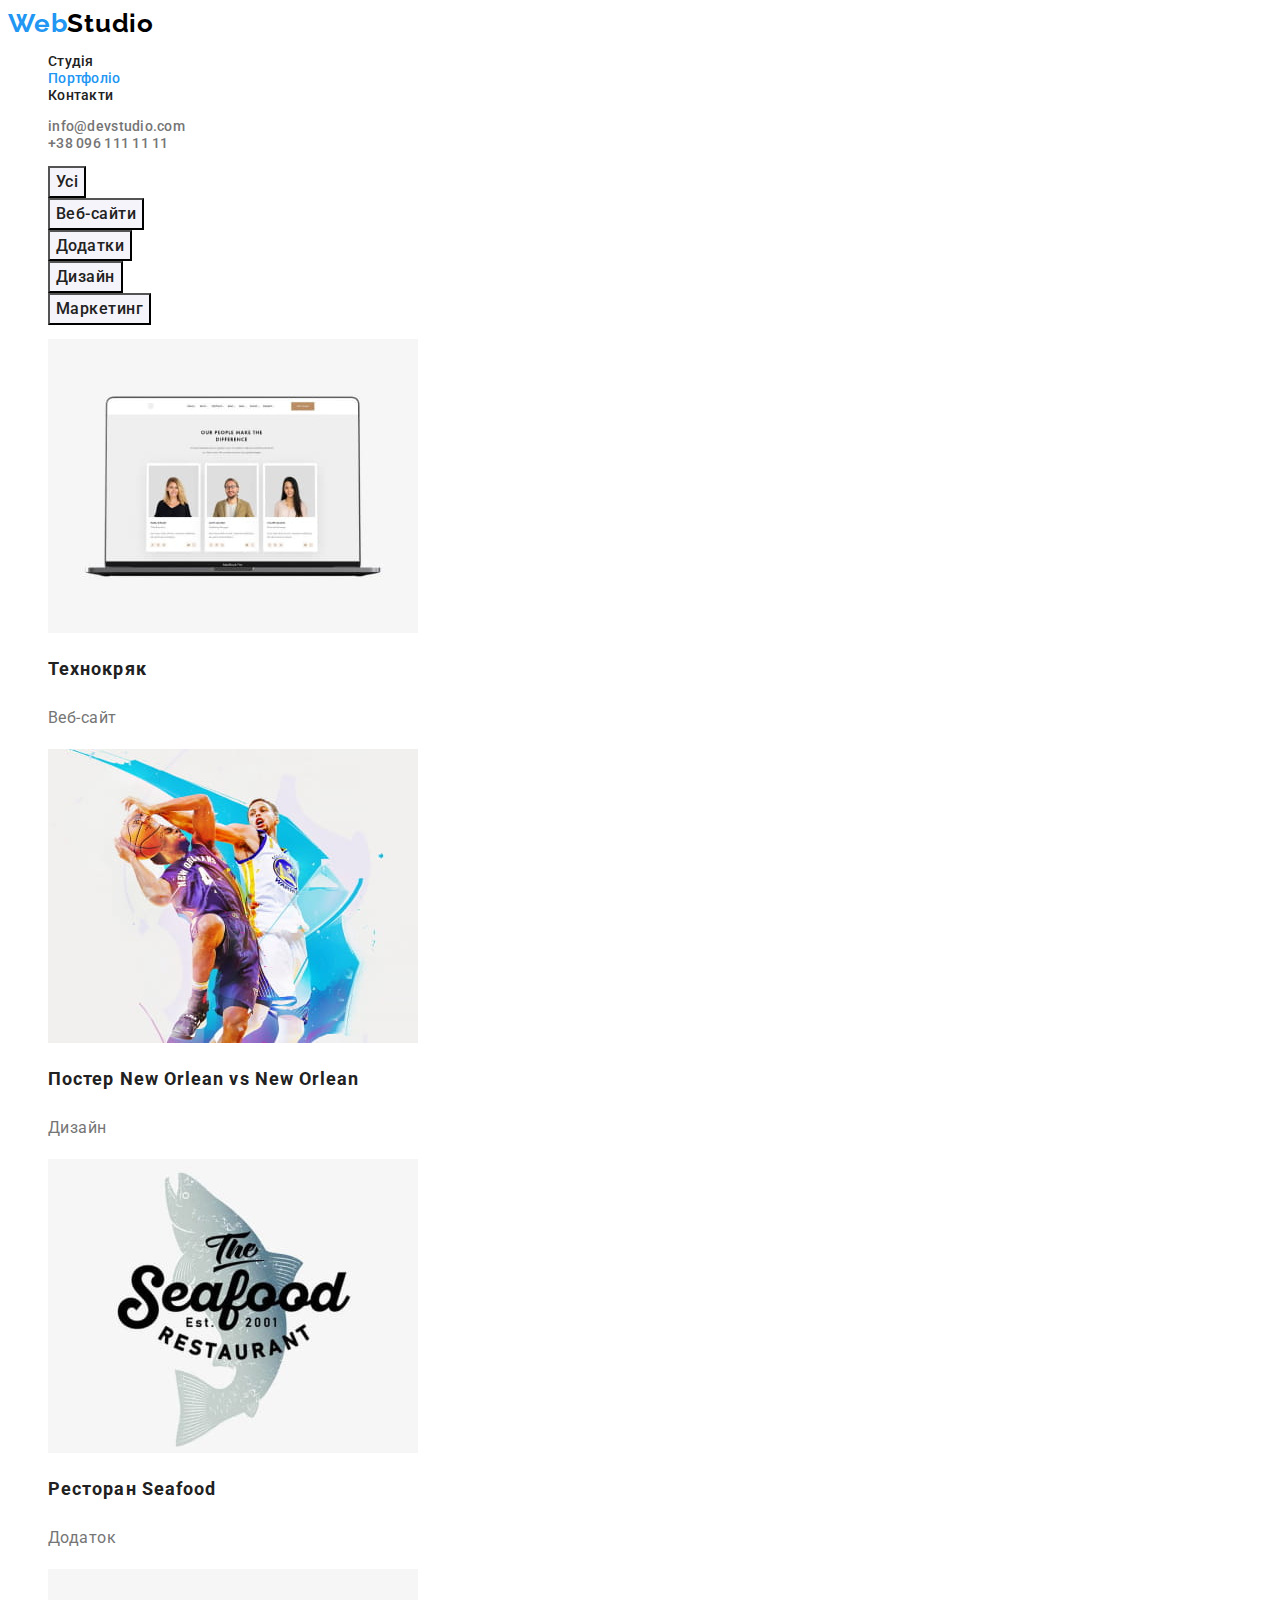
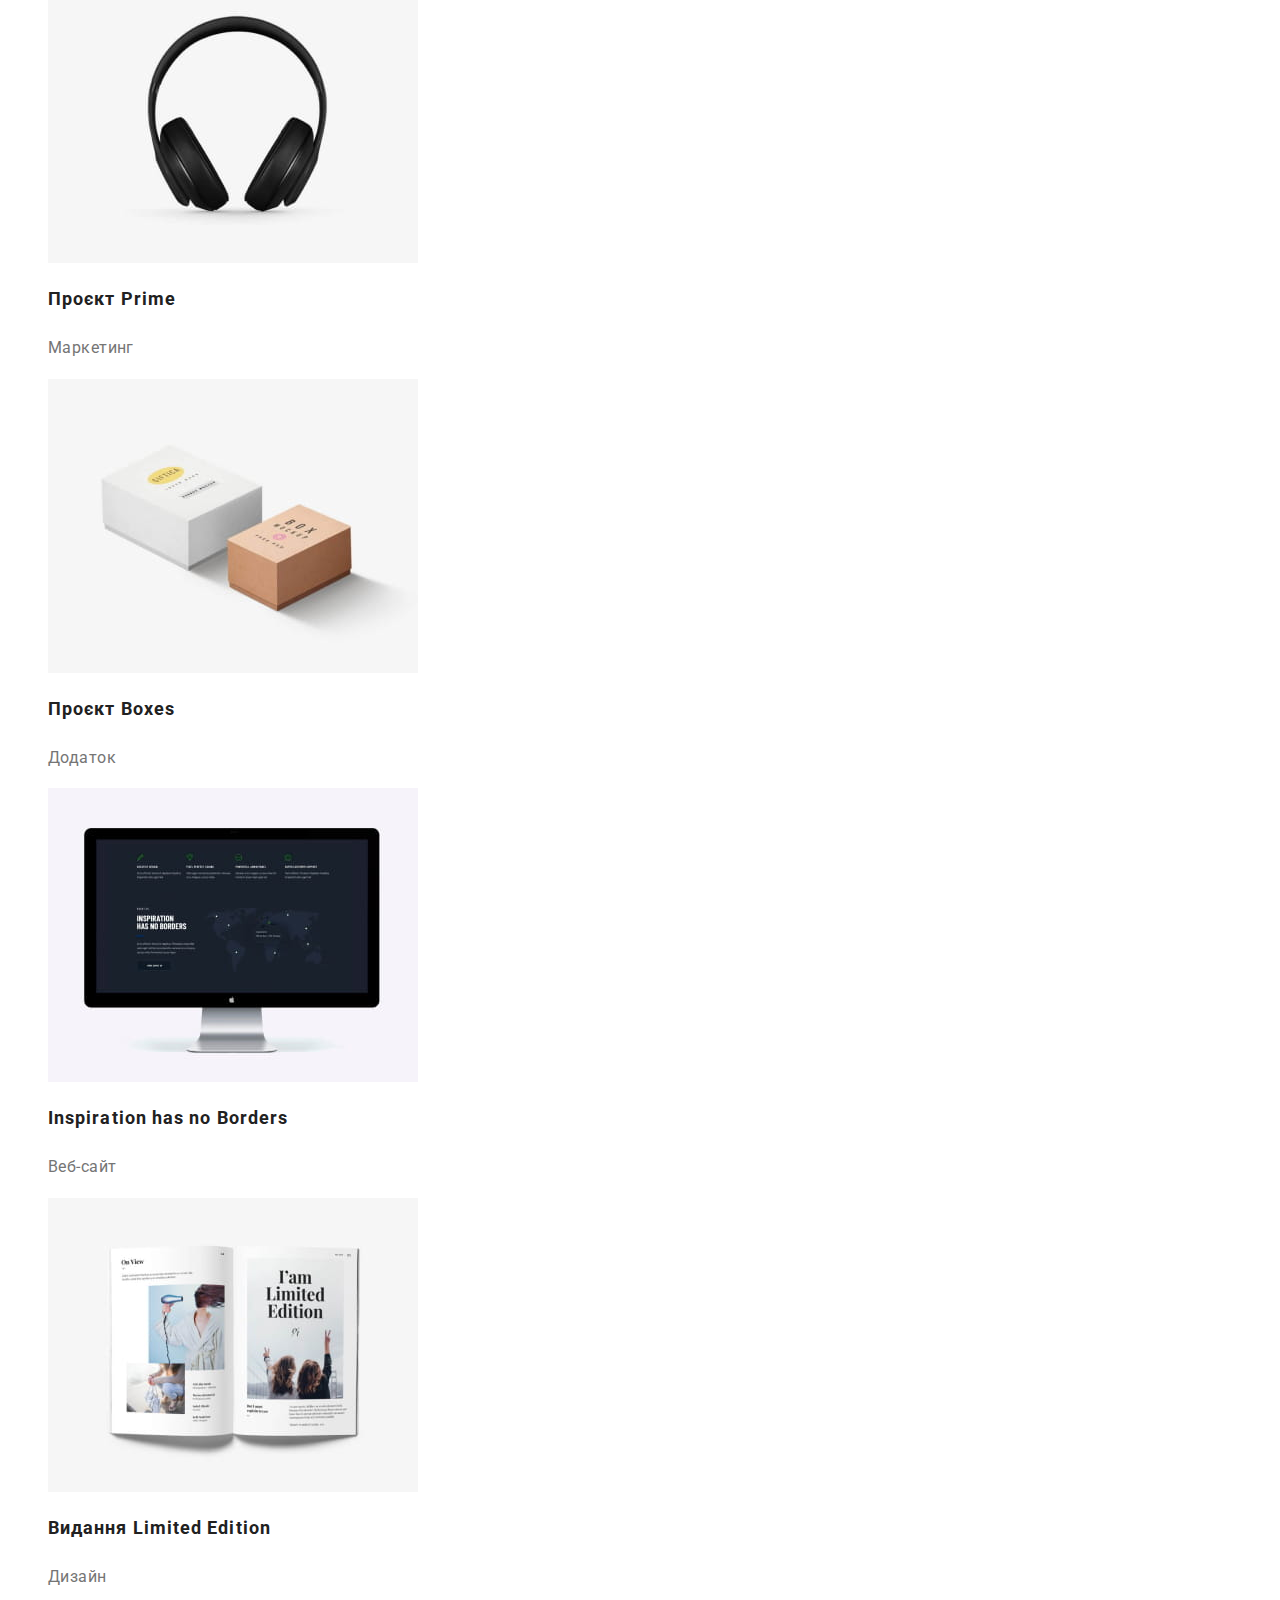
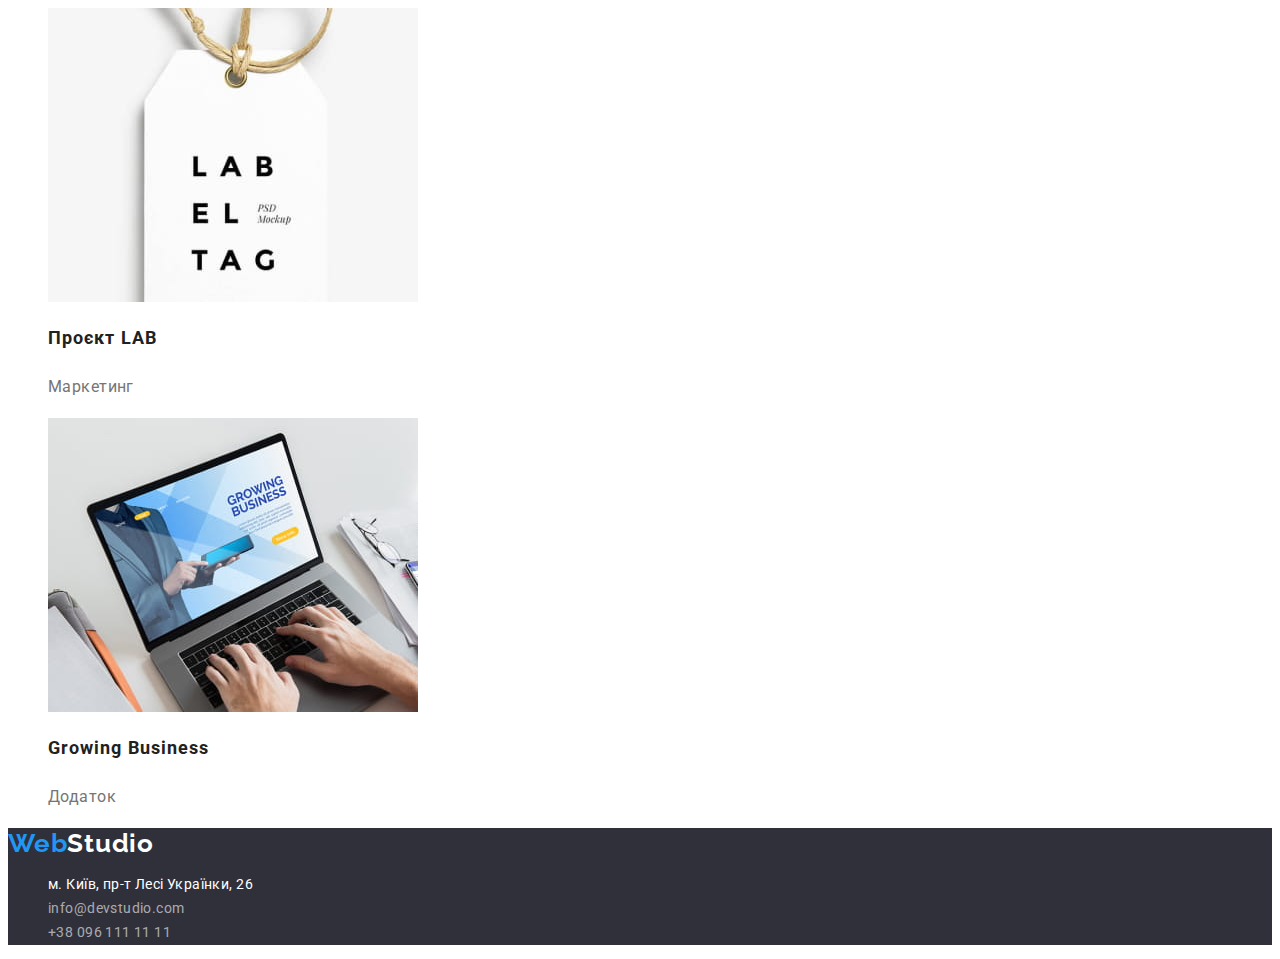
==== portfolio.html @ f2327742 "New HW Start" ====
<!DOCTYPE html>
<html lang="en">
  <head>
    <meta charset="UTF-8" />
    <meta http-equiv="X-UA-Compatible" content="IE=edge" />
    <meta name="viewport" content="width=device-width, initial-scale=1.0" />
    <title>Портфоліо</title>
    <link rel="preconnect" href="https://fonts.googleapis.com" />
    <link rel="preconnect" href="https://fonts.gstatic.com" crossorigin />
    <link
      href="https://fonts.googleapis.com/css2?family=Raleway:wght@700&family=Roboto:wght@400;500;700;900&display=swap"
      rel="stylesheet"
    />
    <link rel="stylesheet" href="./css/styles.css" />
  </head>
  <body>
    <header class="header">
      <nav class="header-navigation">
        <a href="./index.html" class="logo">Web<span class="header-logo-text">Studio</span></a>
        <ul class="header-navigation-list">
          <li class="header-navigation-item">
            <a href="./index.html" class="header-navigation-link">Студія</a>
          </li>
          <li class="header-navigation-item">
            <a href="./portfolio.html" class="header-navigation-link current">Портфоліо</a>
          </li>
          <li class="header-navigation-item">
            <a href="" class="header-navigation-link">Контакти</a>
          </li>
        </ul>
      </nav>
      <ul class="header-contact-list">
        <li>
          <a href="mailto:info@devstudio.com" class="mail-link">info@devstudio.com</a>
        </li>
        <li><a href="tel:+380961111111" class="tel-link">+38 096 111 11 11</a></li>
      </ul>
    </header>
    <main>
      <section class="portfolio">
        <h1 class="visually-hidden">Портфоліо</h1>
        <ul class="filter-list">
          <li><button type="button" class="button-secondary button">Усі</button></li>
          <li><button type="button" class="button-secondary button">Веб-сайти</button></li>
          <li><button type="button" class="button-secondary button">Додатки</button></li>
          <li><button type="button" class="button-secondary button">Дизайн</button></li>
          <li><button type="button" class="button-secondary button">Маркетинг</button></li>
        </ul>
        <ul class="portfolio-list">
          <li>
            <img
              src="./images/portfolio/tehnocrack.jpg"
              alt="Веб-сайт компанії Технокряк"
              width="370"
            />
            <h2 class="portfolio-title">Технокряк</h2>
            <p class="portfolio-text">Веб-сайт</p>
          </li>
          <li>
            <img
              src="./images/portfolio/no_vs_gs_poster.jpg"
              class="porfolio-image"
              alt="Постер баскетбольного матчу"
              width="370"
            />
            <h2 class="portfolio-title">
              Постер <span lang="en">New Orlean</span> vs <span lang="en">New Orlean</span>
            </h2>
            <p class="portfolio-text">Дизайн</p>
          </li>
          <li>
            <img
              src="./images/portfolio/seafood_poster.jpg"
              class="porfolio-image"
              alt="Бренд-лого ресторану Seafood"
              width="370"
            />
            <h2 class="portfolio-title">Ресторан <span lang="en">Seafood</span></h2>
            <p class="portfolio-text">Додаток</p>
          </li>
          <li>
            <img
              src="./images/portfolio/headphones.jpg"
              class="porfolio-image"
              alt="Навушники"
              width="370"
            />
            <h2 class="portfolio-title">Проєкт Prime</h2>
            <p class="portfolio-text">Маркетинг</p>
          </li>
          <li>
            <img
              src="./images/portfolio/boxes.jpg"
              class="porfolio-image"
              alt="Дві коробки"
              width="370"
            />
            <h2 class="portfolio-title">Проєкт Boxes</h2>
            <p class="portfolio-text">Додаток</p>
          </li>
          <li>
            <img
              src="./images/portfolio/inspiration.jpg"
              class="porfolio-image"
              alt="Монітор з відображенням сайту "
              width="370"
            />
            <h2 class="portfolio-title">Inspiration has no Borders</h2>
            <p class="portfolio-text">Веб-сайт</p>
          </li>
          <li>
            <img
              src="./images/portfolio/limited_edition.jpg"
              class="porfolio-image"
              alt="Розворот журналу"
              width="370"
            />
            <h2 class="portfolio-title">Видання Limited Edition</h2>
            <p class="portfolio-text">Дизайн</p>
          </li>
          <li>
            <img
              src="./images/portfolio/lab_label.jpg"
              class="porfolio-image"
              alt="Бірка"
              width="370"
            />
            <h2 class="portfolio-title">Проєкт LAB</h2>
            <p class="portfolio-text">Маркетинг</p>
          </li>
          <li>
            <img
              src="./images/portfolio/geowing_business.jpg"
              class="porfolio-image"
              alt="Ноутбук з відображенням свйту Growing Business"
              width="370"
            />
            <h2 class="portfolio-title">Growing Business</h2>
            <p class="portfolio-text">Додаток</p>
          </li>
        </ul>
      </section>
    </main>

    <footer class="footer">
      <a href="./index.html" class="logo">Web<span class="footer-logo-text">Studio</span></a>
      <address class="footer-adress">
        <ul class="footer-adress-list">
          <li>
            <a
              href="https://goo.gl/maps/KbacDpf7Sf644kYd8"
              class="footer-adress-map"
              target="_blank"
              rel="noreferrer noopener"
              >м. Київ, пр-т Лесі Українки, 26</a
            >
          </li>
          <li>
            <a href="mailto:info@devstudio.com" class="footer-adress-mail">info@devstudio.com</a>
          </li>
          <li>
            <a href="tel:+380961111111" class="footer-adress-tel">+38 096 111 11 11</a>
          </li>
        </ul>
      </address>
    </footer>
  </body>
</html>
---- css/styles.css ----
:root {
  --primary-text-color: #757575; /* цвет вторичного текста */
  --title-text-color: #212121; /* вторичнй цвет бренда  (и текста) */
  --accent-color: #2196f3; /* основной цвет бренда */
  --black-color: #000000; /* Черный цвет на сайте */
  --bgd-color: #2f303a; /* цвет фона */
  --white-color: #ffffff; /* белый цвет на сайте */
  --transparent-white-color: rgba(255, 255, 255, 0.6); /* цвет текста в футере (с прозрачностью */
  --team-bgd-color: #f5f4fa; /* цвет фона на секциях */
  --border-color-cards: #eeeeee; /* Цвет рамок карточек*/
  --border-color-main: #ececec; /* цвет основных рамок */
  --active-button-background: #188ce8; /* цвет активности главной кнопки */
}

body {
  background-color: var(--white-color);
  color: var(--primary-text-color);
  font-family: Roboto, sans-serif;
  font-size: 14px;
  letter-spacing: 0.03em;
}

.button {
  font-family: Roboto, sans-serif;
  cursor: pointer;
}
.button-hero {
  background-color: var(--accent-color);
  color: var(--white-color);
  font-weight: 700;
  font-size: 16px;
  line-height: 1.87;
  letter-spacing: 0.06em;
}
.button-secondary {
  background-color: var(--team-bgd-color);
  color: var(--title-text-color);
  font-weight: 500;
  font-size: 16px;
  line-height: 1.62;
  letter-spacing: 0.03em;
}

.visually-hidden {
  position: absolute;
  width: 1px;
  height: 1px;
  margin: -1px;
  border: 0;
  padding: 0;
  white-space: nowrap;
  clip-path: inset(100%);
  clip: rect(0 0 0 0);
  overflow: hidden;
}

/* ----------------------HEADER----------------------- */

.header-navigation {
}

.logo {
  font-family: Raleway, normal;
  color: var(--accent-color);
  text-decoration: none;
  font-weight: 700;
  font-size: 26px;
  line-height: 1.19;
  letter-spacing: 0.03em;
}

.header-logo-text {
  color: var(--black-color);
}
.header-navigation-list {
  list-style-type: none;
}

/* .header-navigation-item {
} */
.header-navigation-link {
  color: var(--title-text-color);
  text-decoration: none;
  font-weight: 500;
  font-size: 14px;
  line-height: 1.14;
  letter-spacing: 0.02em;
}

.current {
  color: var(--accent-color);
}

.header-contact-list {
  list-style-type: none;
}

.mail-link,
.tel-link {
  text-decoration: none;
  color: var(--primary-text-color);
  font-weight: 500;
  font-size: 14px;
  line-height: 1.14;
  letter-spacing: 0.02em;
}

.header-navigation-link:hover,
.header-navigation-link:focus,
.mail-link:hover,
.mail-link:focus,
.tel-link:hover,
.tel-link:focus {
  color: var(--accent-color);
}

/* --------------------HERO------------------------ */
.hero {
  background-color: var(--bgd-color);
}

.hero-title {
  font-weight: 900;
  font-size: 44px;
  line-height: 60px;
  letter-spacing: 0.06em;
  color: var(--white-color);
  text-transform: uppercase; /* Понимаю что возможно рано, но что бы не прописывать вручную + об этом Андрей говорил в лекции*/
}

.button-hero:hover,
.button-hero:focus {
  background-color: var(--active-button-background);
}

/* ---------------------FEATURES----------------------- */

.feature {
}

.feature-list {
  list-style-type: none;
}

.feature-list-title {
  color: var(--title-text-color);
  font-weight: 700;
  font-size: 14px;
  line-height: 1.14;
  text-transform: uppercase;
}

.feature-list-text {
  line-height: 1.71;
}

/* ----------------------OUR WORK---------------------------- */
.work {
}

.work-title {
  color: var(--title-text-color);
  font-weight: 700;
  font-size: 36px;
  line-height: 1.16;
  letter-spacing: 0.03em;
}

.work-list {
  list-style-type: none;
}

/* -----------------------------OUR TEAM---------------------------------- */

.our-team {
  background-color: var(--team-bgd-color);
}

.our-team-list {
  list-style-type: none;
}

.our-team-title {
  color: var(--title-text-color);
  font-weight: 700;
  font-size: 36px;
  line-height: 1.16;
}

.teammate-name {
  color: var(--title-text-color);
  font-weight: 500;
  font-size: 16px;
  line-height: 1.18;
}

.teammate-profession {
  font-size: 16px;
  line-height: 1.18;
}

/* ----------------------------------FOOTER----------------------------- */

.footer {
  background-color: var(--bgd-color);
}

.footer-logo-text {
  color: var(--white-color);
}

.footer-adress {
}

.footer-adress-list {
  list-style-type: none;
}

.footer-adress-map {
  font-style: normal;
  color: var(--white-color);
  text-decoration: none;
  line-height: 1.71;
}

.footer-adress-mail,
.footer-adress-tel {
  font-style: normal;
  color: var(--transparent-white-color);
  text-decoration: none;
  line-height: 1.71;
}

.footer-adress-map:hover,
.footer-adress-map:focus,
.footer-adress-mail:hover,
.footer-adress-mail:focus,
.footer-adress-tel:hover,
.footer-adress-tel:focus {
  color: var(--accent-color);
}

/* ------------------------------------------------------------------------- */
/* ---------------------------------PORTFOLIO------------------------------- */
/* ------------------------------------------------------------------------- */

.portfolio {
}

.filter-list {
  list-style-type: none;
}

.button-secondary:hover,
.button-secondary:focus {
  background-color: var(--accent-color);
  color: var(--white-color);
}

.portfolio-list {
  list-style-type: none;
}

.portfolio-title {
  color: var(--title-text-color);
  font-weight: 700;
  font-size: 18px;
  line-height: 2;
  letter-spacing: 0.06em;
}

.portfolio-text {
  font-size: 16px;
  line-height: 1.87;
}
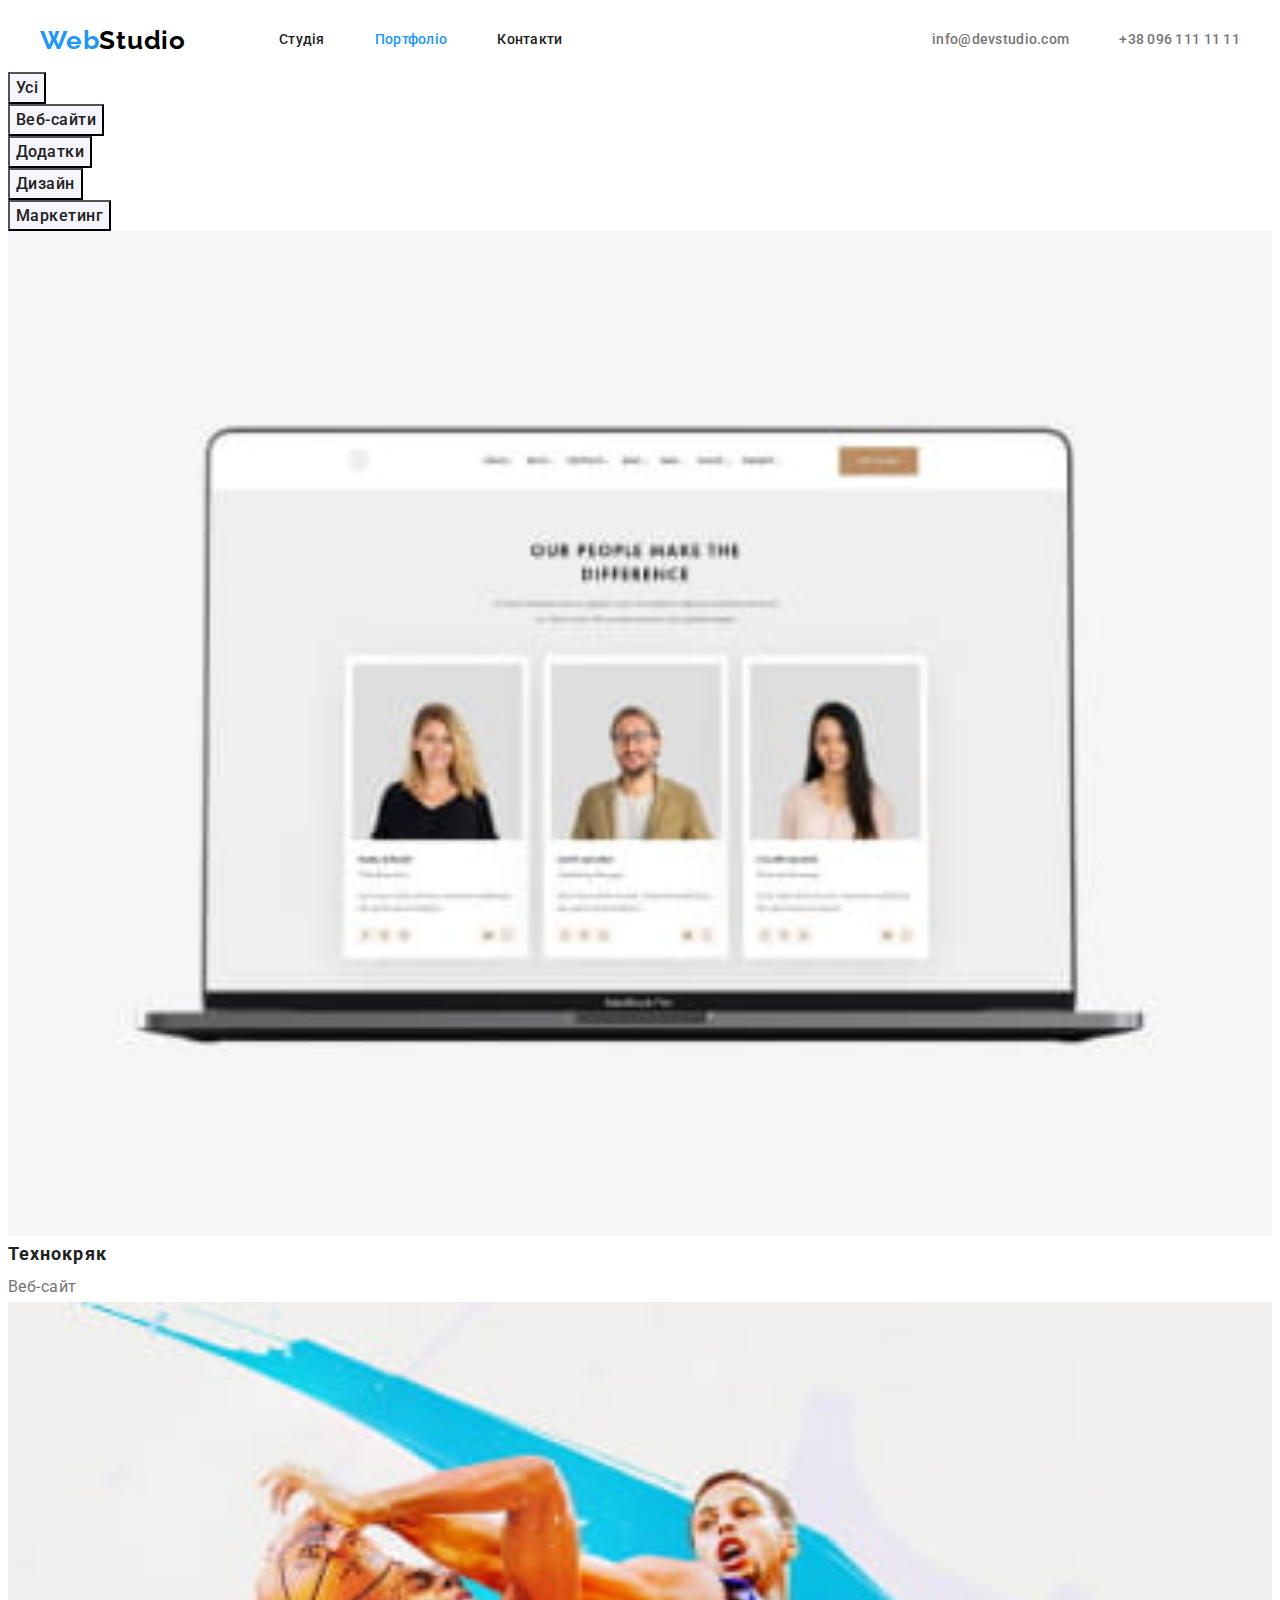
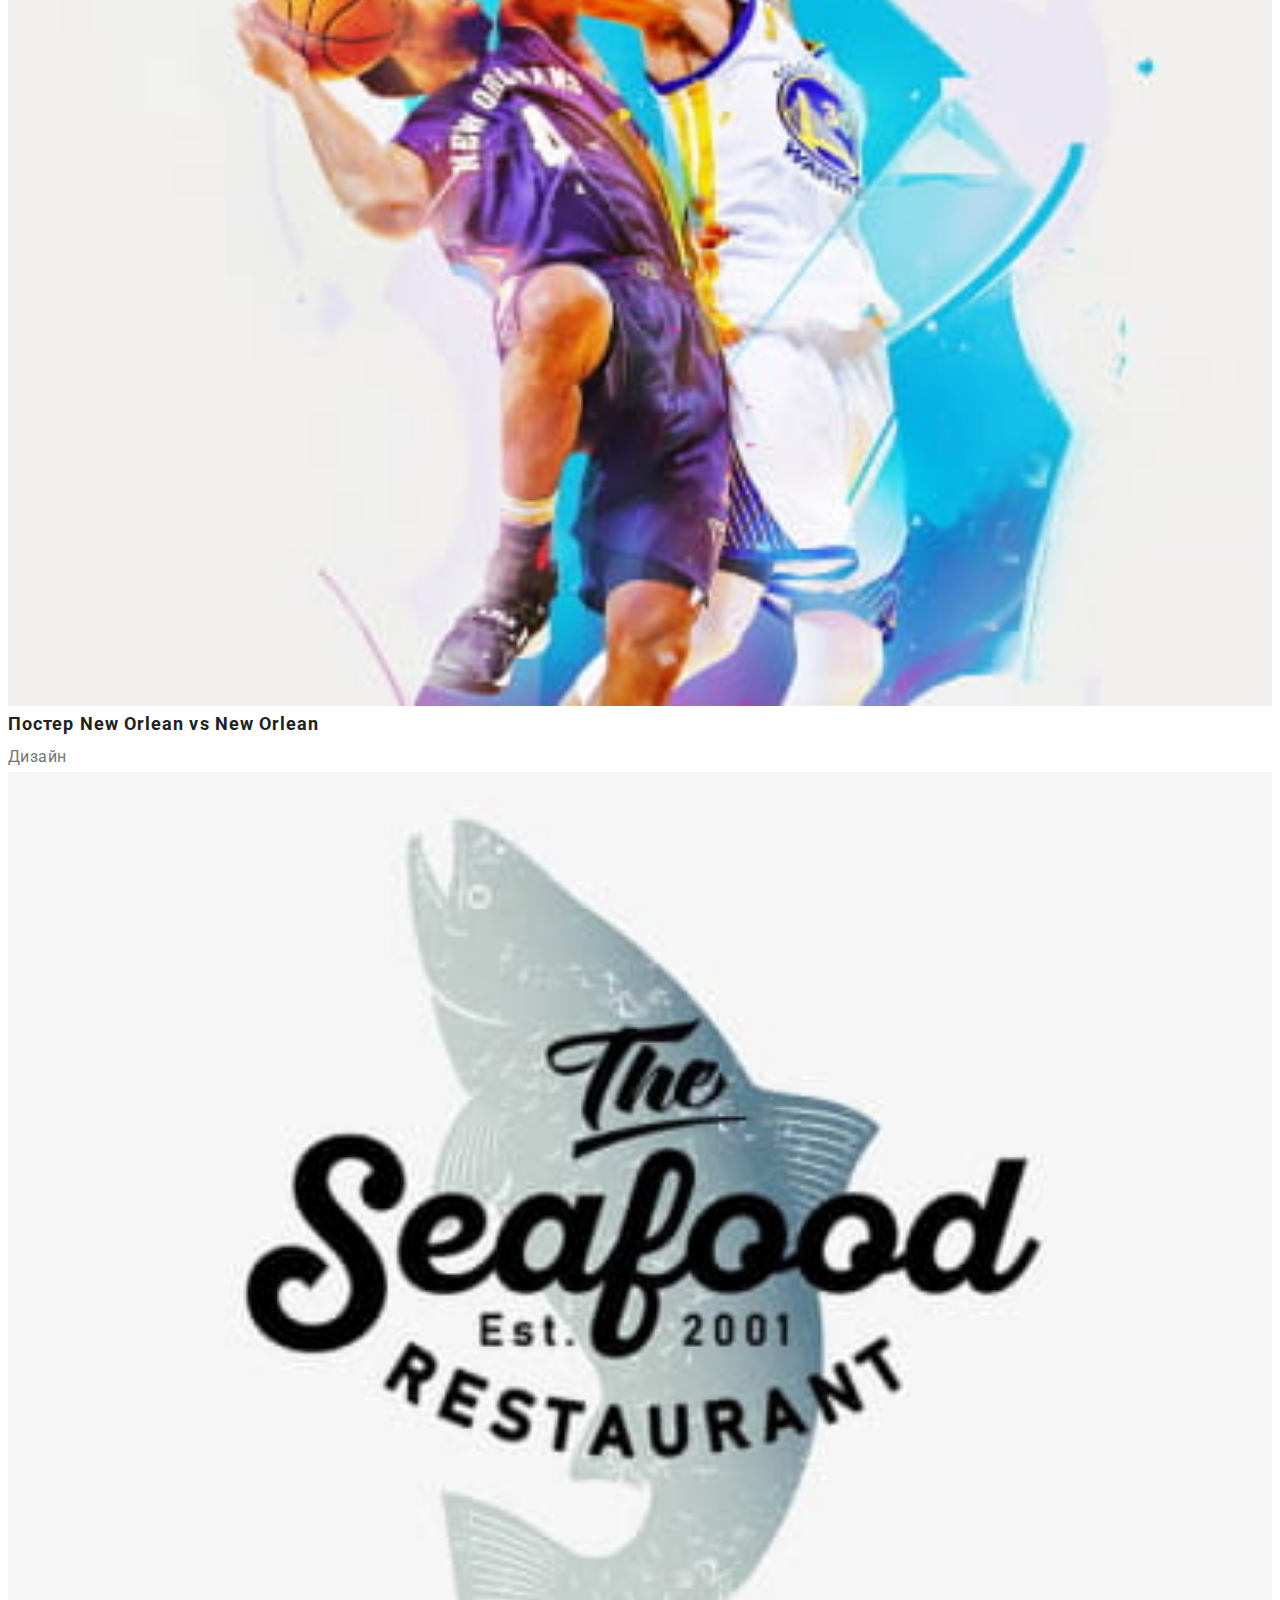
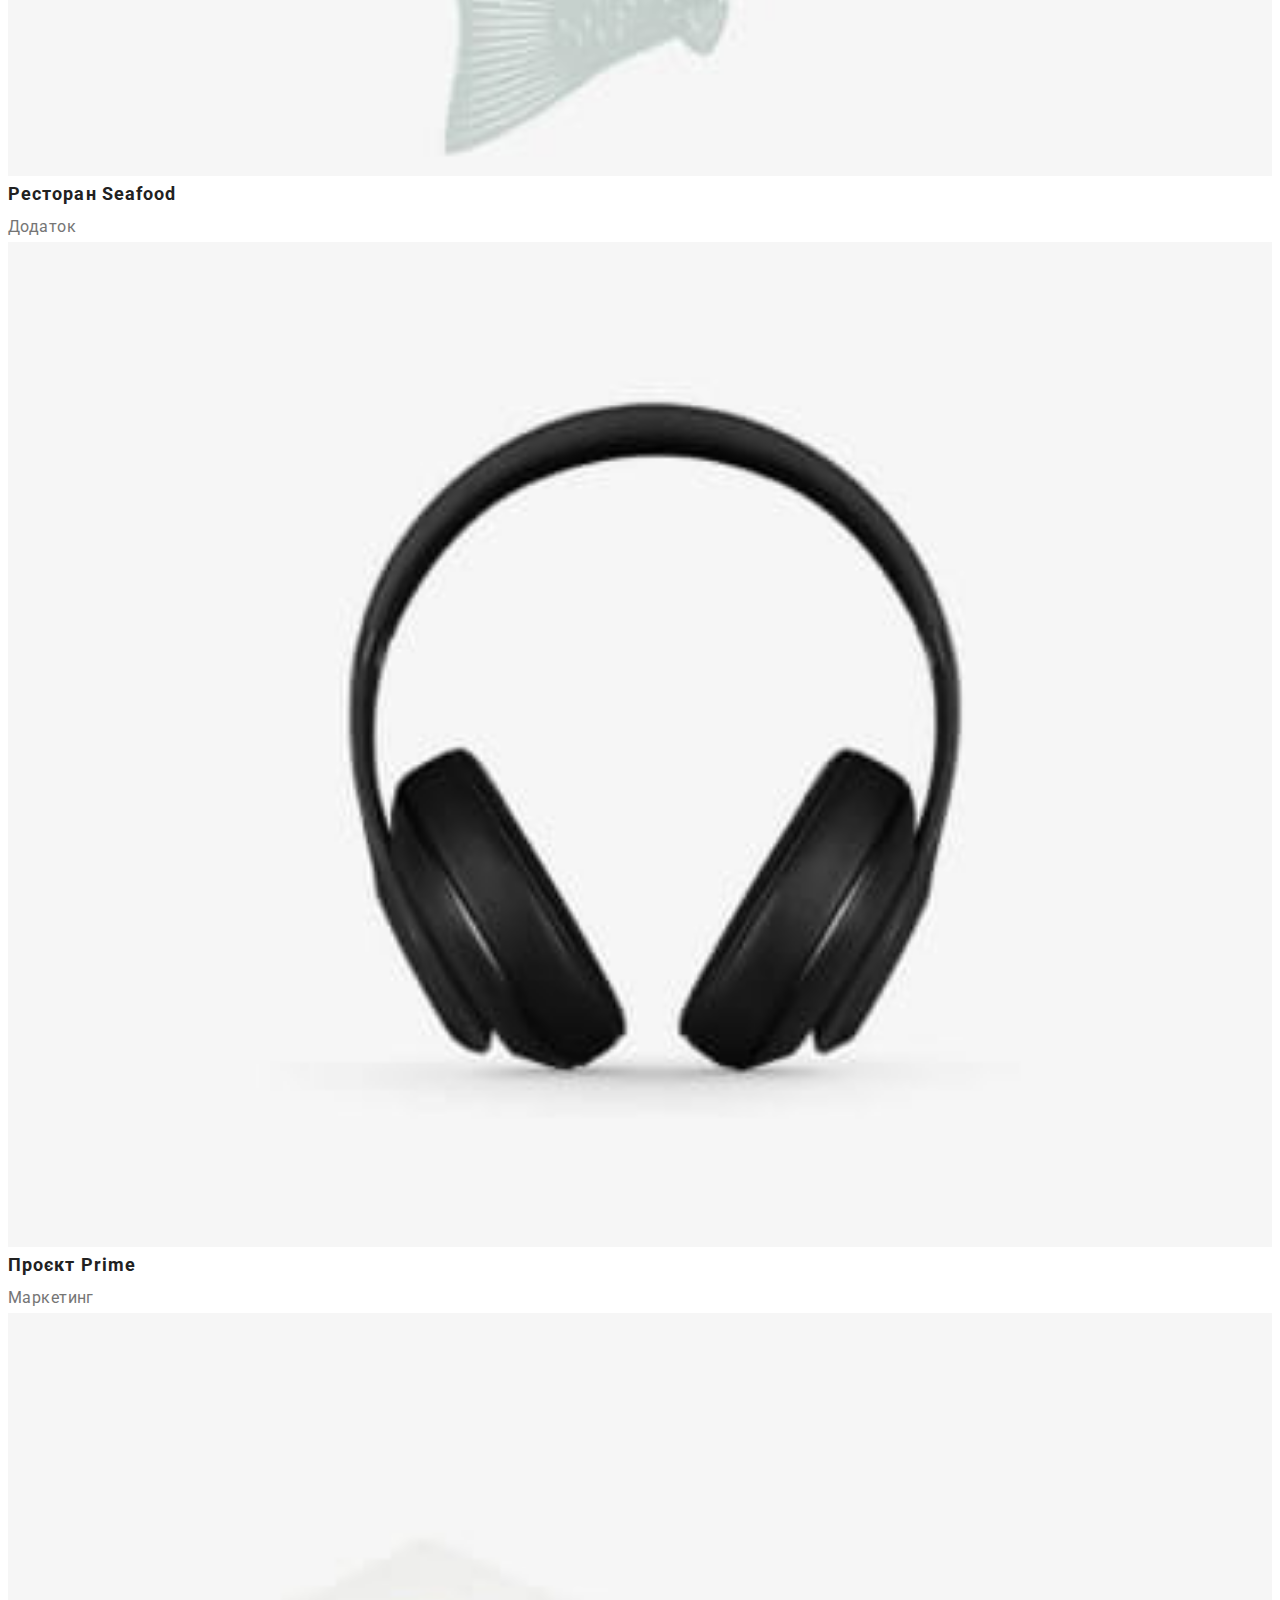
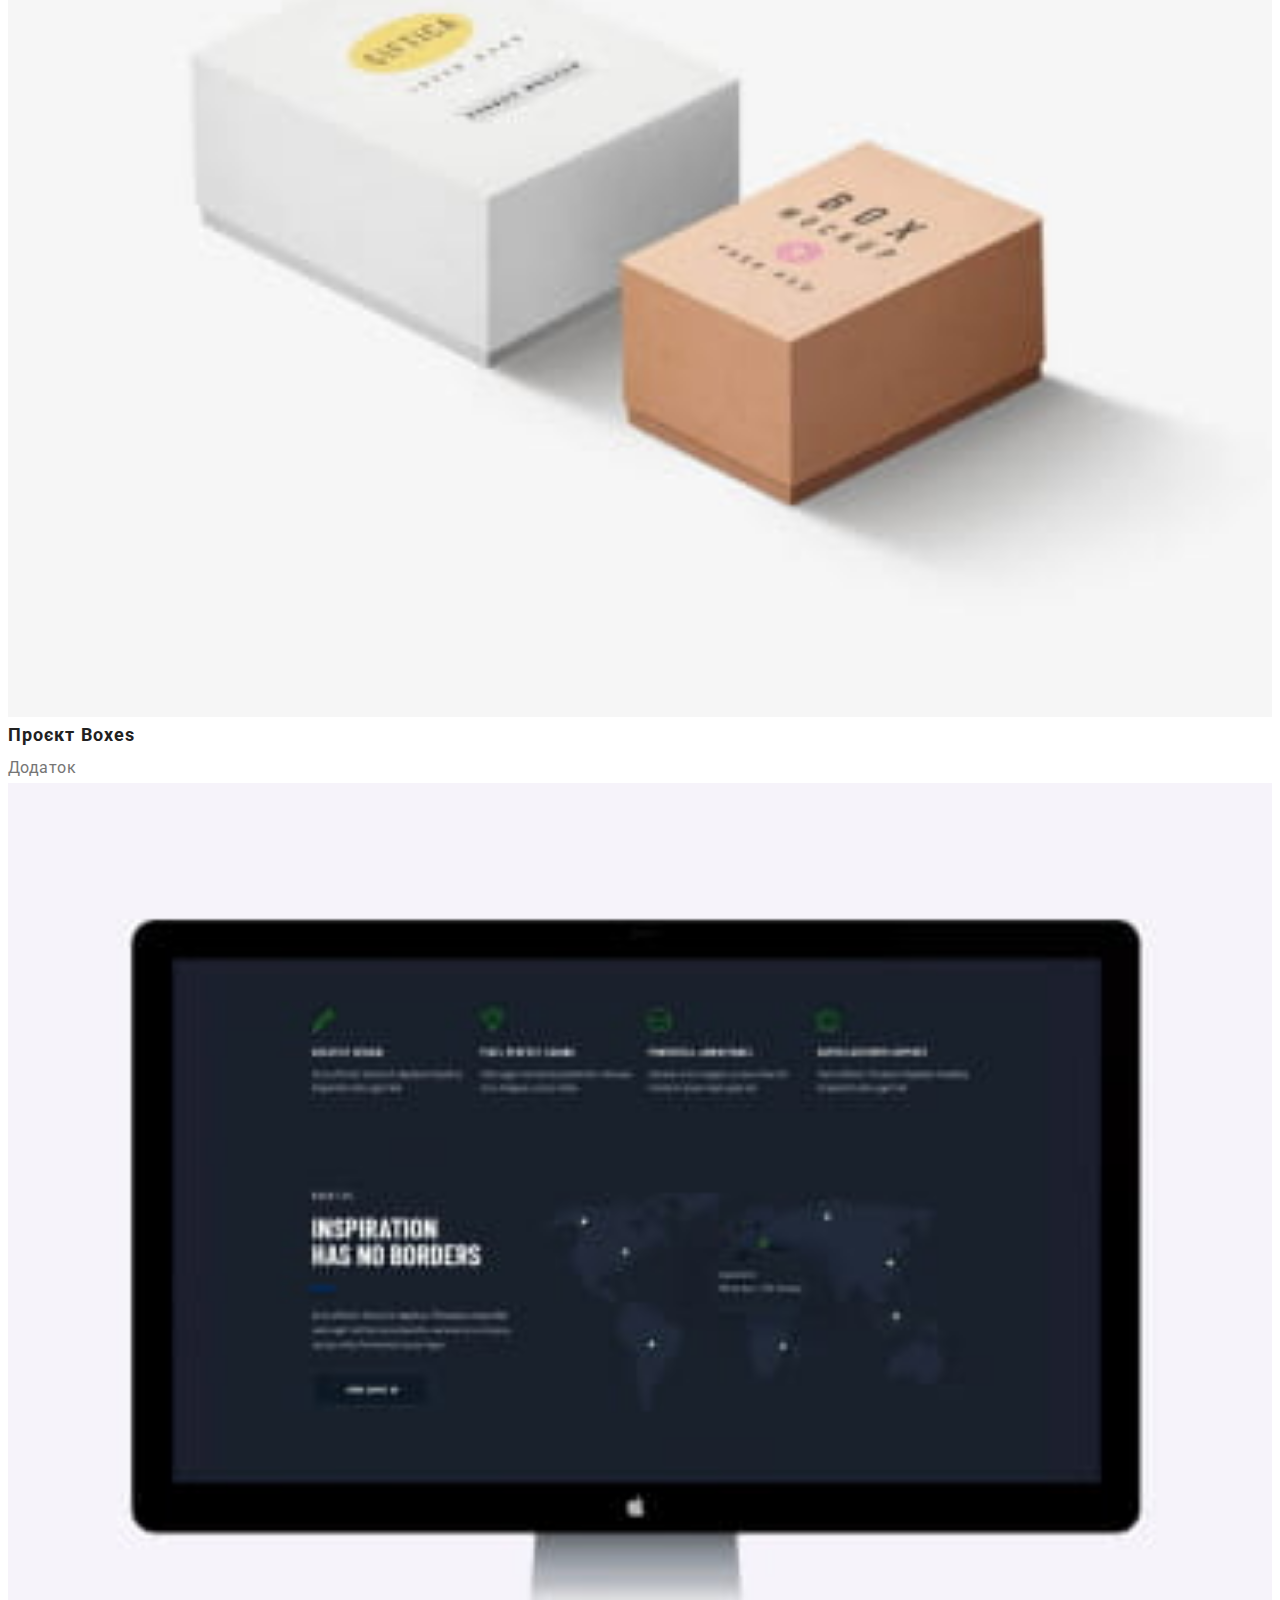
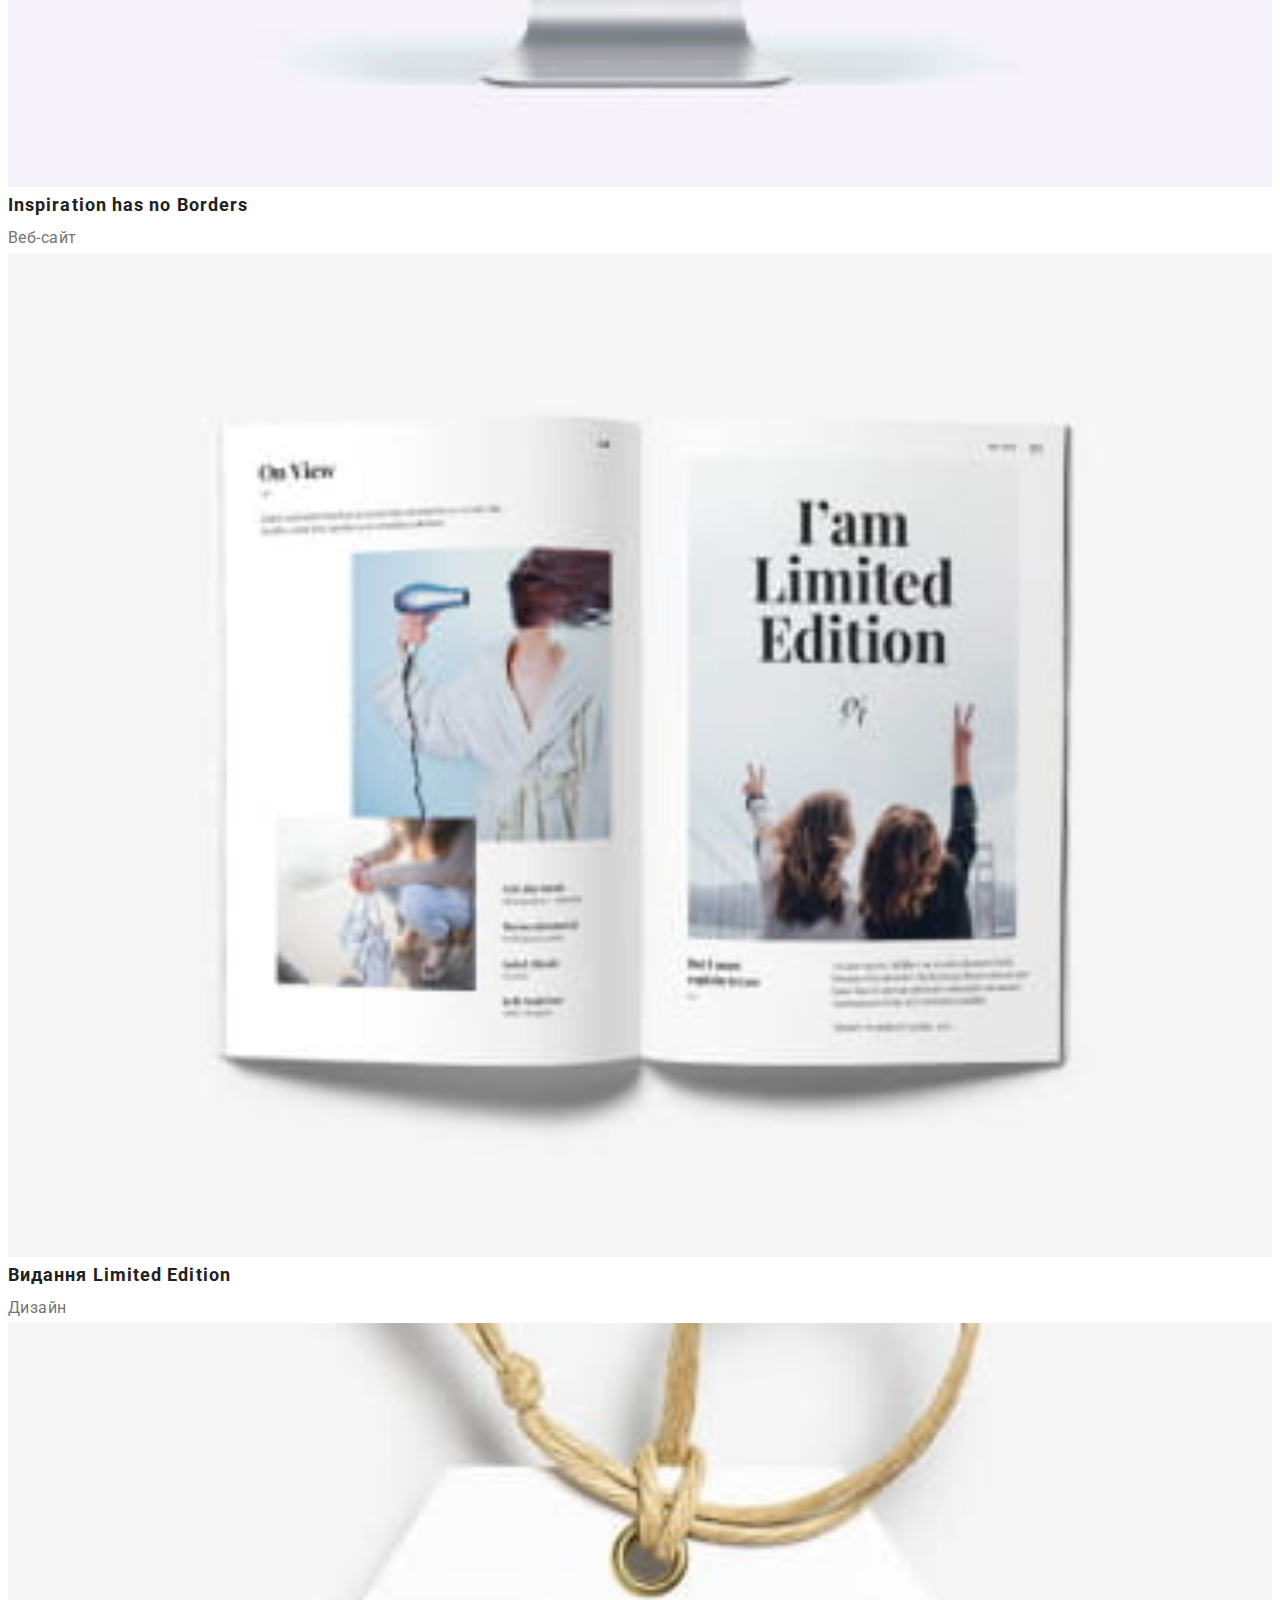
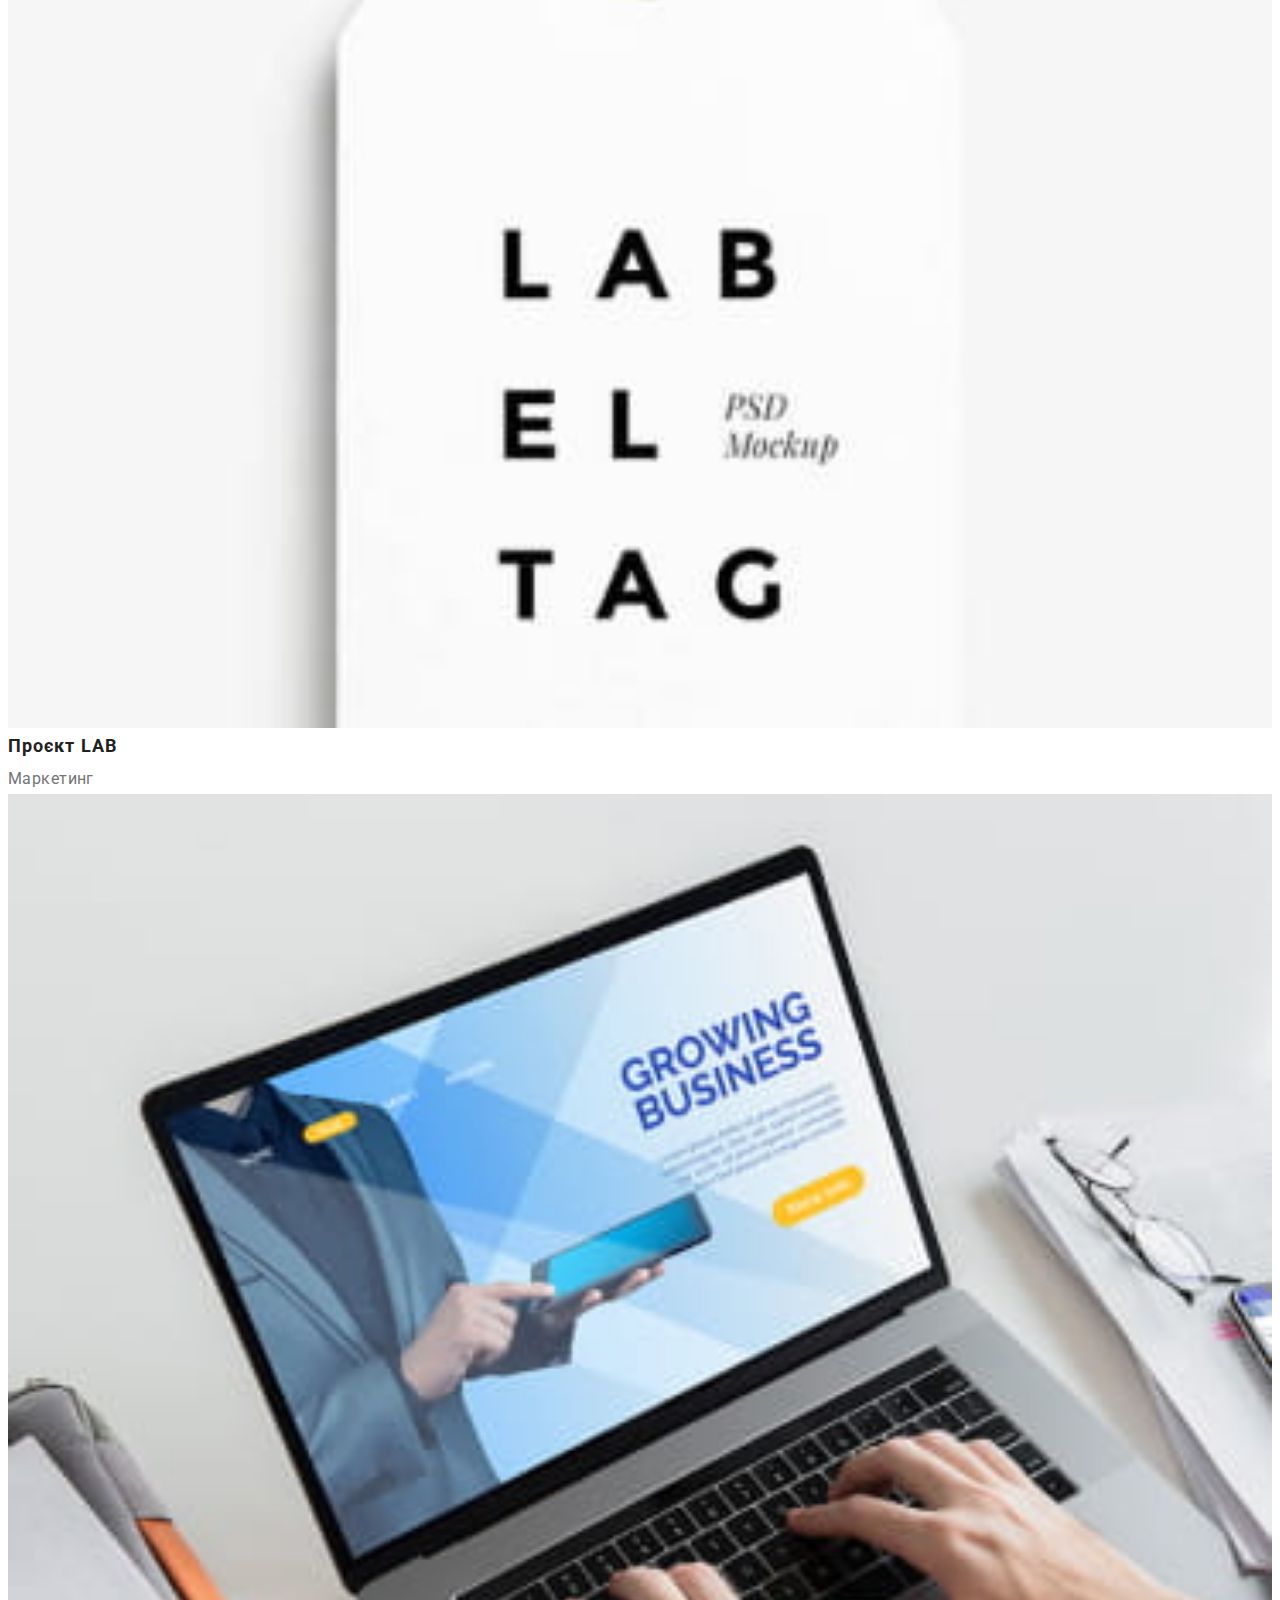
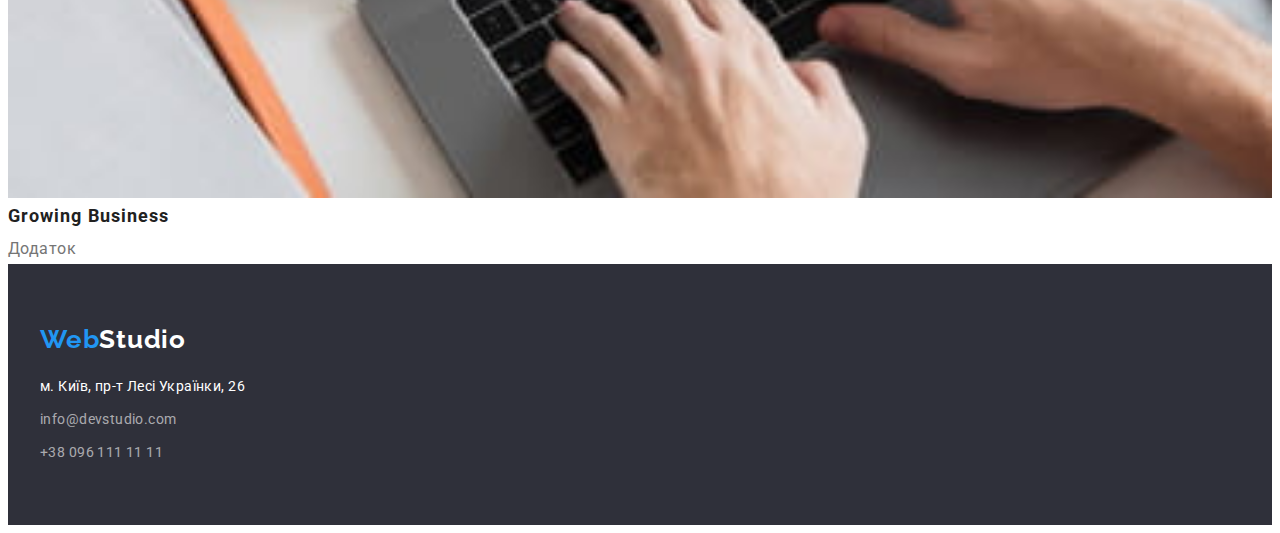
==== commit e610af4a: "Добавляет оформление хедера и футера на страницу Portfolio" ====
--- a/portfolio.html
+++ b/portfolio.html
@@ -5,6 +5,13 @@
     <meta http-equiv="X-UA-Compatible" content="IE=edge" />
     <meta name="viewport" content="width=device-width, initial-scale=1.0" />
     <title>Портфоліо</title>
+    <link
+      rel="stylesheet"
+      href="https://cdnjs.cloudflare.com/ajax/libs/modern-normalize/1.1.0/modern-normalize.min.css"
+      integrity="sha512-wpPYUAdjBVSE4KJnH1VR1HeZfpl1ub8YT/NKx4PuQ5NmX2tKuGu6U/JRp5y+Y8XG2tV+wKQpNHVUX03MfMFn9Q=="
+      crossorigin="anonymous"
+      referrerpolicy="no-referrer"
+    />
     <link rel="preconnect" href="https://fonts.googleapis.com" />
     <link rel="preconnect" href="https://fonts.gstatic.com" crossorigin />
     <link
@@ -15,26 +22,30 @@
   </head>
   <body>
     <header class="header">
-      <nav class="header-navigation">
-        <a href="./index.html" class="logo">Web<span class="header-logo-text">Studio</span></a>
-        <ul class="header-navigation-list">
-          <li class="header-navigation-item">
-            <a href="./index.html" class="header-navigation-link">Студія</a>
-          </li>
-          <li class="header-navigation-item">
-            <a href="./portfolio.html" class="header-navigation-link current">Портфоліо</a>
-          </li>
-          <li class="header-navigation-item">
-            <a href="" class="header-navigation-link">Контакти</a>
-          </li>
-        </ul>
-      </nav>
-      <ul class="header-contact-list">
-        <li>
-          <a href="mailto:info@devstudio.com" class="mail-link">info@devstudio.com</a>
-        </li>
-        <li><a href="tel:+380961111111" class="tel-link">+38 096 111 11 11</a></li>
-      </ul>
+      <div class="container">
+        <section class="header-navigation-block">
+          <nav class="header-navigation">
+            <a href="./index.html" class="logo">Web<span class="header-logo-text">Studio</span></a>
+            <ul class="header-navigation-list">
+              <li class="header-navigation-item">
+                <a href="./index.html" class="header-navigation-link">Студія</a>
+              </li>
+              <li class="header-navigation-item">
+                <a href="./portfolio.html" class="header-navigation-link current">Портфоліо</a>
+              </li>
+              <li class="header-navigation-item">
+                <a href="" class="header-navigation-link">Контакти</a>
+              </li>
+            </ul>
+          </nav>
+          <ul class="header-contact-list">
+            <li>
+              <a href="mailto:info@devstudio.com" class="mail-link">info@devstudio.com</a>
+            </li>
+            <li><a href="tel:+380961111111" class="tel-link">+38 096 111 11 11</a></li>
+          </ul>
+        </section>
+      </div>
     </header>
     <main>
       <section class="portfolio">
@@ -143,26 +154,28 @@
     </main>
 
     <footer class="footer">
-      <a href="./index.html" class="logo">Web<span class="footer-logo-text">Studio</span></a>
-      <address class="footer-adress">
-        <ul class="footer-adress-list">
-          <li>
-            <a
-              href="https://goo.gl/maps/KbacDpf7Sf644kYd8"
-              class="footer-adress-map"
-              target="_blank"
-              rel="noreferrer noopener"
-              >м. Київ, пр-т Лесі Українки, 26</a
-            >
-          </li>
-          <li>
-            <a href="mailto:info@devstudio.com" class="footer-adress-mail">info@devstudio.com</a>
-          </li>
-          <li>
-            <a href="tel:+380961111111" class="footer-adress-tel">+38 096 111 11 11</a>
-          </li>
-        </ul>
-      </address>
+      <div class="container">
+        <a href="./index.html" class="logo">Web<span class="footer-logo-text">Studio</span></a>
+        <address class="footer-adress">
+          <ul class="footer-adress-list">
+            <li class="item">
+              <a
+                href="https://goo.gl/maps/KbacDpf7Sf644kYd8"
+                class="footer-adress-map"
+                target="_blank"
+                rel="noreferrer noopener"
+                >м. Київ, пр-т Лесі Українки, 26</a
+              >
+            </li>
+            <li class="item">
+              <a href="mailto:info@devstudio.com" class="footer-adress-mail">info@devstudio.com</a>
+            </li>
+            <li class="item">
+              <a href="tel:+380961111111" class="footer-adress-tel">+38 096 111 11 11</a>
+            </li>
+          </ul>
+        </address>
+      </div>
     </footer>
   </body>
 </html>
--- a/css/styles.css
+++ b/css/styles.css
@@ -12,6 +12,38 @@
   --active-button-background: #188ce8; /* цвет активности главной кнопки */
 }
 
+h1,
+h2,
+h3,
+h4,
+h5,
+h6,
+p {
+  margin: 0;
+}
+
+ul {
+  margin: 0;
+  padding: 0;
+}
+
+img {
+  display: block;
+  min-width: 100%;
+}
+
+.container {
+  width: 1200px;
+  margin-left: auto;
+  margin-right: auto;
+  padding-left: 15px;
+  padding-right: 15px;
+  /* outline: 2px solid tomato; */
+}
+
+.section {
+  padding: 94px 0px;
+}
 body {
   background-color: var(--white-color);
   color: var(--primary-text-color);
@@ -21,6 +53,7 @@
 }
 
 .button {
+  display: inline-block;
   font-family: Roboto, sans-serif;
   cursor: pointer;
 }
@@ -31,6 +64,13 @@
   font-size: 16px;
   line-height: 1.87;
   letter-spacing: 0.06em;
+
+  display: block;
+  margin-left: auto;
+  margin-right: auto;
+  /*   min-width: 216px; */
+  padding: 10px 32px;
+  border-radius: 4px;
 }
 .button-secondary {
   background-color: var(--team-bgd-color);
@@ -57,9 +97,17 @@
 /* ----------------------HEADER----------------------- */
 
 .header-navigation {
+  display: flex;
+  align-items: center;
+}
+
+.header-navigation-block {
+  display: flex;
+  align-items: center;
 }
 
 .logo {
+  display: block;
   font-family: Raleway, normal;
   color: var(--accent-color);
   text-decoration: none;
@@ -74,10 +122,15 @@
 }
 .header-navigation-list {
   list-style-type: none;
-}
-
-/* .header-navigation-item {
-} */
+  display: flex;
+  align-items: center;
+  margin-left: 93px;
+}
+
+.header-navigation-item:not(:last-child) {
+  margin-right: 50px;
+}
+
 .header-navigation-link {
   color: var(--title-text-color);
   text-decoration: none;
@@ -85,6 +138,9 @@
   font-size: 14px;
   line-height: 1.14;
   letter-spacing: 0.02em;
+  padding-top: 24px;
+  padding-bottom: 24px;
+  display: block;
 }
 
 .current {
@@ -92,7 +148,9 @@
 }
 
 .header-contact-list {
-  list-style-type: none;
+  display: flex;
+  list-style-type: none;
+  margin-left: auto;
 }
 
 .mail-link,
@@ -103,6 +161,13 @@
   font-size: 14px;
   line-height: 1.14;
   letter-spacing: 0.02em;
+  padding-top: 24px;
+  padding-bottom: 24px;
+  display: block;
+}
+.mail-link,
+.tel-link:not(:last-child) {
+  margin-right: 50px;
 }
 
 .header-navigation-link:hover,
@@ -117,6 +182,11 @@
 /* --------------------HERO------------------------ */
 .hero {
   background-color: var(--bgd-color);
+  text-align: center;
+  margin-bottom: 94px;
+}
+.hero .container {
+  padding: 200px 0px;
 }
 
 .hero-title {
@@ -125,7 +195,10 @@
   line-height: 60px;
   letter-spacing: 0.06em;
   color: var(--white-color);
-  text-transform: uppercase; /* Понимаю что возможно рано, но что бы не прописывать вручную + об этом Андрей говорил в лекции*/
+  text-transform: uppercase;
+  max-width: 696px;
+  margin: 0 auto;
+  margin-bottom: 30px;
 }
 
 .button-hero:hover,
@@ -136,10 +209,21 @@
 /* ---------------------FEATURES----------------------- */
 
 .feature {
+  margin-bottom: 94px;
 }
 
 .feature-list {
   list-style-type: none;
+  display: flex;
+  flex-wrap: wrap;
+}
+
+.feature-list-item {
+  flex-basis: calc(100% / 4 - 30px);
+  min-width: 270px;
+}
+.feature-list-item:not(:last-child) {
+  margin-right: 30px;
 }
 
 .feature-list-title {
@@ -148,6 +232,7 @@
   font-size: 14px;
   line-height: 1.14;
   text-transform: uppercase;
+  margin-bottom: 10px;
 }
 
 .feature-list-text {
@@ -156,6 +241,7 @@
 
 /* ----------------------OUR WORK---------------------------- */
 .work {
+  margin-bottom: 94px;
 }
 
 .work-title {
@@ -164,20 +250,30 @@
   font-size: 36px;
   line-height: 1.16;
   letter-spacing: 0.03em;
+  text-align: center;
+  margin-bottom: 50px;
 }
 
 .work-list {
   list-style-type: none;
+  display: flex;
+  flex-wrap: wrap;
+}
+
+.work-list > .item {
+  flex-basis: calc(100% / 3 -30px);
+}
+
+.work-list > .item:not(:last-child) {
+  margin-right: 30px;
 }
 
 /* -----------------------------OUR TEAM---------------------------------- */
 
 .our-team {
   background-color: var(--team-bgd-color);
-}
-
-.our-team-list {
-  list-style-type: none;
+  display: flex;
+  padding: 90px 0px;
 }
 
 .our-team-title {
@@ -185,24 +281,62 @@
   font-weight: 700;
   font-size: 36px;
   line-height: 1.16;
-}
-
+  margin-bottom: 50px;
+  text-align: center;
+}
+
+.our-team-list {
+  display: flex;
+  flex-wrap: wrap;
+  list-style-type: none;
+}
+.card {
+  background: var(--white-color);
+  box-shadow: 0px 1px 3px rgba(0, 0, 0, 0.12), 0px 1px 1px rgba(0, 0, 0, 0.14),
+    0px 2px 1px rgba(0, 0, 0, 0.2);
+  border-radius: 0px 0px 4px 4px;
+}
+
+.our-team-list > .item {
+  flex-basis: calc(100% / 4-30px);
+}
+
+.our-team-list > .item:not(:last-child) {
+  margin-right: 30px;
+}
+
+.our-team-discr {
+  padding-top: 30px;
+  padding-bottom: 30px;
+}
 .teammate-name {
   color: var(--title-text-color);
   font-weight: 500;
   font-size: 16px;
   line-height: 1.18;
+  text-align: center;
 }
 
 .teammate-profession {
   font-size: 16px;
   line-height: 1.18;
+
+  margin-top: 10px;
+  text-align: center;
 }
 
 /* ----------------------------------FOOTER----------------------------- */
 
 .footer {
+  display: flex;
   background-color: var(--bgd-color);
+}
+.footer .container {
+  padding: 60px 0px;
+}
+
+.footer .logo {
+  margin-bottom: 20px;
 }
 
 .footer-logo-text {
@@ -214,6 +348,15 @@
 
 .footer-adress-list {
   list-style-type: none;
+}
+
+.footer-adress-list > .item {
+  display: block;
+  margin-bottom: 9px;
+  padding: 0px;
+}
+.footer-adress-list > .item:last-child {
+  margin-bottom: 0px;
 }
 
 .footer-adress-map {
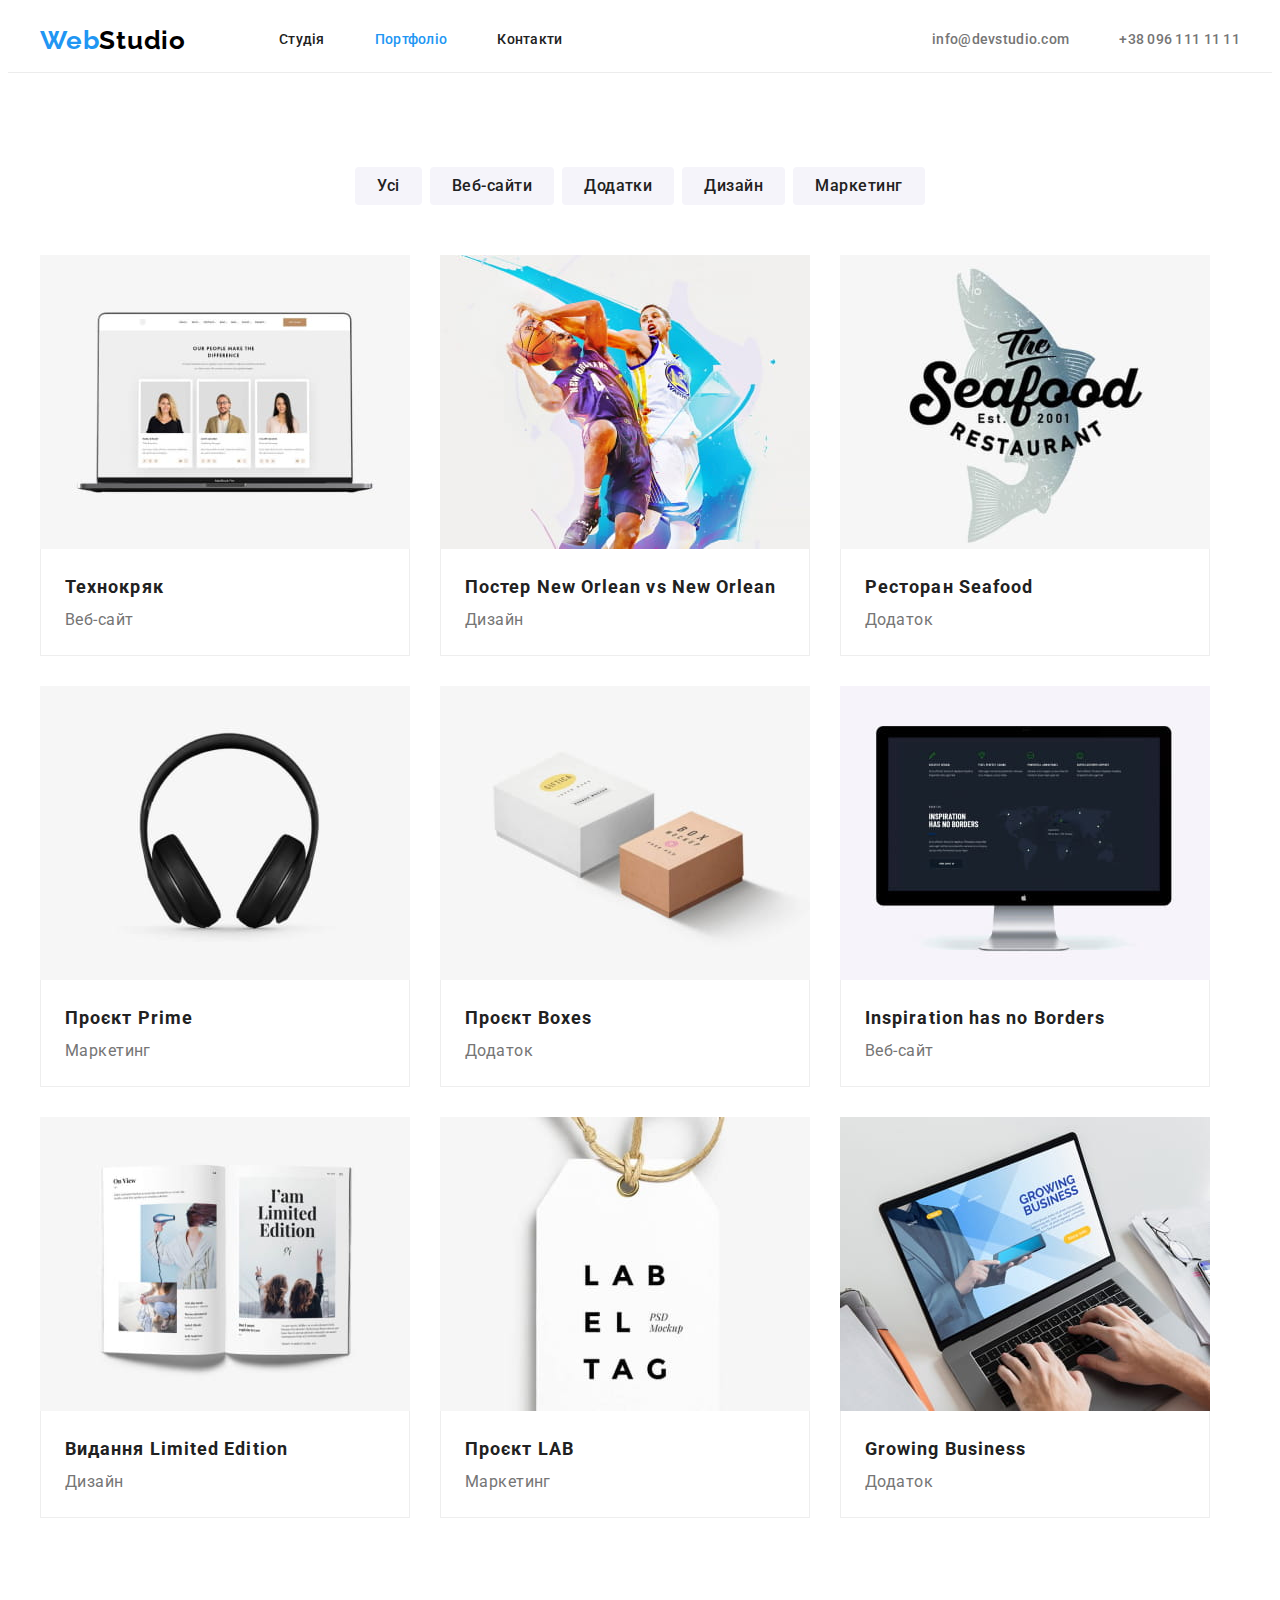
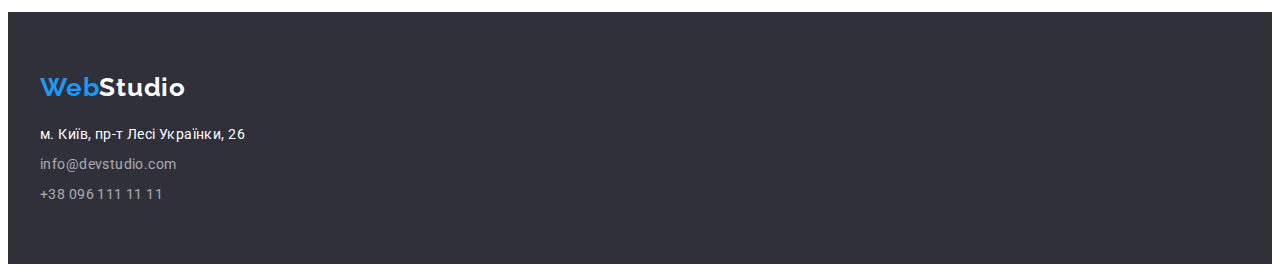
==== commit c65ce758: "Оформляет страницу порфолио" ====
--- a/portfolio.html
+++ b/portfolio.html
@@ -48,108 +48,138 @@
       </div>
     </header>
     <main>
-      <section class="portfolio">
-        <h1 class="visually-hidden">Портфоліо</h1>
-        <ul class="filter-list">
-          <li><button type="button" class="button-secondary button">Усі</button></li>
-          <li><button type="button" class="button-secondary button">Веб-сайти</button></li>
-          <li><button type="button" class="button-secondary button">Додатки</button></li>
-          <li><button type="button" class="button-secondary button">Дизайн</button></li>
-          <li><button type="button" class="button-secondary button">Маркетинг</button></li>
-        </ul>
-        <ul class="portfolio-list">
-          <li>
-            <img
-              src="./images/portfolio/tehnocrack.jpg"
-              alt="Веб-сайт компанії Технокряк"
-              width="370"
-            />
-            <h2 class="portfolio-title">Технокряк</h2>
-            <p class="portfolio-text">Веб-сайт</p>
-          </li>
-          <li>
-            <img
-              src="./images/portfolio/no_vs_gs_poster.jpg"
-              class="porfolio-image"
-              alt="Постер баскетбольного матчу"
-              width="370"
-            />
-            <h2 class="portfolio-title">
-              Постер <span lang="en">New Orlean</span> vs <span lang="en">New Orlean</span>
-            </h2>
-            <p class="portfolio-text">Дизайн</p>
-          </li>
-          <li>
-            <img
-              src="./images/portfolio/seafood_poster.jpg"
-              class="porfolio-image"
-              alt="Бренд-лого ресторану Seafood"
-              width="370"
-            />
-            <h2 class="portfolio-title">Ресторан <span lang="en">Seafood</span></h2>
-            <p class="portfolio-text">Додаток</p>
-          </li>
-          <li>
-            <img
-              src="./images/portfolio/headphones.jpg"
-              class="porfolio-image"
-              alt="Навушники"
-              width="370"
-            />
-            <h2 class="portfolio-title">Проєкт Prime</h2>
-            <p class="portfolio-text">Маркетинг</p>
-          </li>
-          <li>
-            <img
-              src="./images/portfolio/boxes.jpg"
-              class="porfolio-image"
-              alt="Дві коробки"
-              width="370"
-            />
-            <h2 class="portfolio-title">Проєкт Boxes</h2>
-            <p class="portfolio-text">Додаток</p>
-          </li>
-          <li>
-            <img
-              src="./images/portfolio/inspiration.jpg"
-              class="porfolio-image"
-              alt="Монітор з відображенням сайту "
-              width="370"
-            />
-            <h2 class="portfolio-title">Inspiration has no Borders</h2>
-            <p class="portfolio-text">Веб-сайт</p>
-          </li>
-          <li>
-            <img
-              src="./images/portfolio/limited_edition.jpg"
-              class="porfolio-image"
-              alt="Розворот журналу"
-              width="370"
-            />
-            <h2 class="portfolio-title">Видання Limited Edition</h2>
-            <p class="portfolio-text">Дизайн</p>
-          </li>
-          <li>
-            <img
-              src="./images/portfolio/lab_label.jpg"
-              class="porfolio-image"
-              alt="Бірка"
-              width="370"
-            />
-            <h2 class="portfolio-title">Проєкт LAB</h2>
-            <p class="portfolio-text">Маркетинг</p>
-          </li>
-          <li>
-            <img
-              src="./images/portfolio/geowing_business.jpg"
-              class="porfolio-image"
-              alt="Ноутбук з відображенням свйту Growing Business"
-              width="370"
-            />
-            <h2 class="portfolio-title">Growing Business</h2>
-            <p class="portfolio-text">Додаток</p>
-          </li>
-        </ul>
+      <section class="section portfolio">
+        <div class="container">
+          <h1 class="visually-hidden">Портфоліо</h1>
+          <ul class="filter-list">
+            <li class="filter-item">
+              <button type="button" class="button-secondary button">Усі</button>
+            </li>
+            <li class="filter-item">
+              <button type="button" class="button-secondary button">Веб-сайти</button>
+            </li>
+            <li class="filter-item">
+              <button type="button" class="button-secondary button">Додатки</button>
+            </li>
+            <li class="filter-item">
+              <button type="button" class="button-secondary button">Дизайн</button>
+            </li>
+            <li class="filter-item">
+              <button type="button" class="button-secondary button">Маркетинг</button>
+            </li>
+          </ul>
+          <ul class="portfolio-list">
+            <li class="item">
+              <img
+                src="./images/portfolio/tehnocrack.jpg"
+                alt="Веб-сайт компанії Технокряк"
+                width="370"
+              />
+              <div class="project-discr">
+                <h2 class="portfolio-title">Технокряк</h2>
+                <p class="portfolio-text">Веб-сайт</p>
+              </div>
+            </li>
+            <li class="item">
+              <img
+                src="./images/portfolio/no_vs_gs_poster.jpg"
+                class="porfolio-image"
+                alt="Постер баскетбольного матчу"
+                width="370"
+              />
+              <div class="project-discr">
+                <h2 class="portfolio-title">
+                  Постер <span lang="en">New Orlean</span> vs <span lang="en">New Orlean</span>
+                </h2>
+                <p class="portfolio-text">Дизайн</p>
+              </div>
+            </li>
+            <li class="item">
+              <img
+                src="./images/portfolio/seafood_poster.jpg"
+                class="porfolio-image"
+                alt="Бренд-лого ресторану Seafood"
+                width="370"
+              />
+              <div class="project-discr">
+                <h2 class="portfolio-title">Ресторан <span lang="en">Seafood</span></h2>
+                <p class="portfolio-text">Додаток</p>
+              </div>
+            </li>
+            <li class="item">
+              <img
+                src="./images/portfolio/headphones.jpg"
+                class="porfolio-image"
+                alt="Навушники"
+                width="370"
+              />
+              <div class="project-discr">
+                <h2 class="portfolio-title">Проєкт Prime</h2>
+                <p class="portfolio-text">Маркетинг</p>
+              </div>
+            </li>
+            <li class="item">
+              <img
+                src="./images/portfolio/boxes.jpg"
+                class="porfolio-image"
+                alt="Дві коробки"
+                width="370"
+              />
+              <div class="project-discr">
+                <h2 class="portfolio-title">Проєкт Boxes</h2>
+                <p class="portfolio-text">Додаток</p>
+              </div>
+            </li>
+            <li class="item">
+              <img
+                src="./images/portfolio/inspiration.jpg"
+                class="porfolio-image"
+                alt="Монітор з відображенням сайту "
+                width="370"
+              />
+              <div class="project-discr">
+                <h2 class="portfolio-title">Inspiration has no Borders</h2>
+                <p class="portfolio-text">Веб-сайт</p>
+              </div>
+            </li>
+            <li class="item">
+              <img
+                src="./images/portfolio/limited_edition.jpg"
+                class="porfolio-image"
+                alt="Розворот журналу"
+                width="370"
+              />
+              <div class="project-discr">
+                <h2 class="portfolio-title">Видання Limited Edition</h2>
+                <p class="portfolio-text">Дизайн</p>
+              </div>
+            </li>
+            <li class="item">
+              <img
+                src="./images/portfolio/lab_label.jpg"
+                class="porfolio-image"
+                alt="Бірка"
+                width="370"
+              />
+              <div class="project-discr">
+                <h2 class="portfolio-title">Проєкт LAB</h2>
+                <p class="portfolio-text">Маркетинг</p>
+              </div>
+            </li>
+            <li class="item">
+              <img
+                src="./images/portfolio/geowing_business.jpg"
+                class="porfolio-image"
+                alt="Ноутбук з відображенням свйту Growing Business"
+                width="370"
+              />
+              <div class="project-discr">
+                <h2 class="portfolio-title">Growing Business</h2>
+                <p class="portfolio-text">Додаток</p>
+              </div>
+            </li>
+          </ul>
+        </div>
       </section>
     </main>
 
--- a/css/styles.css
+++ b/css/styles.css
@@ -29,7 +29,7 @@
 
 img {
   display: block;
-  min-width: 100%;
+  /* min-width: 100%; */
 }
 
 .container {
@@ -42,7 +42,8 @@
 }
 
 .section {
-  padding: 94px 0px;
+  padding-top: 94px;
+  padding-bottom: 94px;
 }
 body {
   background-color: var(--white-color);
@@ -53,7 +54,6 @@
 }
 
 .button {
-  display: inline-block;
   font-family: Roboto, sans-serif;
   cursor: pointer;
 }
@@ -70,6 +70,8 @@
   margin-right: auto;
   /*   min-width: 216px; */
   padding: 10px 32px;
+  max-height: 50px;
+  border: transparent;
   border-radius: 4px;
 }
 .button-secondary {
@@ -79,6 +81,11 @@
   font-size: 16px;
   line-height: 1.62;
   letter-spacing: 0.03em;
+
+  padding: 6px 22px;
+  max-height: 38px;
+  border: transparent;
+  border-radius: 4px;
 }
 
 .visually-hidden {
@@ -96,6 +103,9 @@
 
 /* ----------------------HEADER----------------------- */
 
+.header {
+  border-bottom: 1px solid #ececec;
+}
 .header-navigation {
   display: flex;
   align-items: center;
@@ -183,7 +193,6 @@
 .hero {
   background-color: var(--bgd-color);
   text-align: center;
-  margin-bottom: 94px;
 }
 .hero .container {
   padding: 200px 0px;
@@ -209,7 +218,6 @@
 /* ---------------------FEATURES----------------------- */
 
 .feature {
-  margin-bottom: 94px;
 }
 
 .feature-list {
@@ -241,7 +249,6 @@
 
 /* ----------------------OUR WORK---------------------------- */
 .work {
-  margin-bottom: 94px;
 }
 
 .work-title {
@@ -348,12 +355,15 @@
 
 .footer-adress-list {
   list-style-type: none;
+  display: inline-block;
 }
 
 .footer-adress-list > .item {
   display: block;
   margin-bottom: 9px;
-  padding: 0px;
+  margin-top: 0px;
+  max-height: 21px;
+  /*  outline: 4px solid blueviolet; */
 }
 .footer-adress-list > .item:last-child {
   margin-bottom: 0px;
@@ -388,10 +398,24 @@
 /* ------------------------------------------------------------------------- */
 
 .portfolio {
+  margin-right: auto;
+  margin-left: auto;
 }
 
 .filter-list {
   list-style-type: none;
+  display: flex;
+  margin-bottom: 50px;
+  justify-content: center;
+}
+
+.filter-item {
+  display: block;
+  margin-right: 8px;
+}
+
+.filter-item:last-child {
+  margin-right: 0;
 }
 
 .button-secondary:hover,
@@ -402,6 +426,29 @@
 
 .portfolio-list {
   list-style-type: none;
+  display: flex;
+  flex-wrap: wrap;
+}
+
+.portfolio-list > .item {
+  display: inline-block;
+  flex-basis: calc(100% / 3-30px);
+  max-width: 370px;
+  margin-right: 30px;
+  margin-bottom: 30px;
+}
+.portfolio-list > .item:nth-child(3n) {
+  margin-right: 0;
+}
+.portfolio-list > .item:nth-last-child(-n + 3) {
+  margin-bottom: 0;
+}
+
+.project-discr {
+  padding: 20px 24px;
+  border-bottom: 1px solid var(--border-color-cards);
+  border-right: 1px solid var(--border-color-cards);
+  border-left: 1px solid var(--border-color-cards);
 }
 
 .portfolio-title {
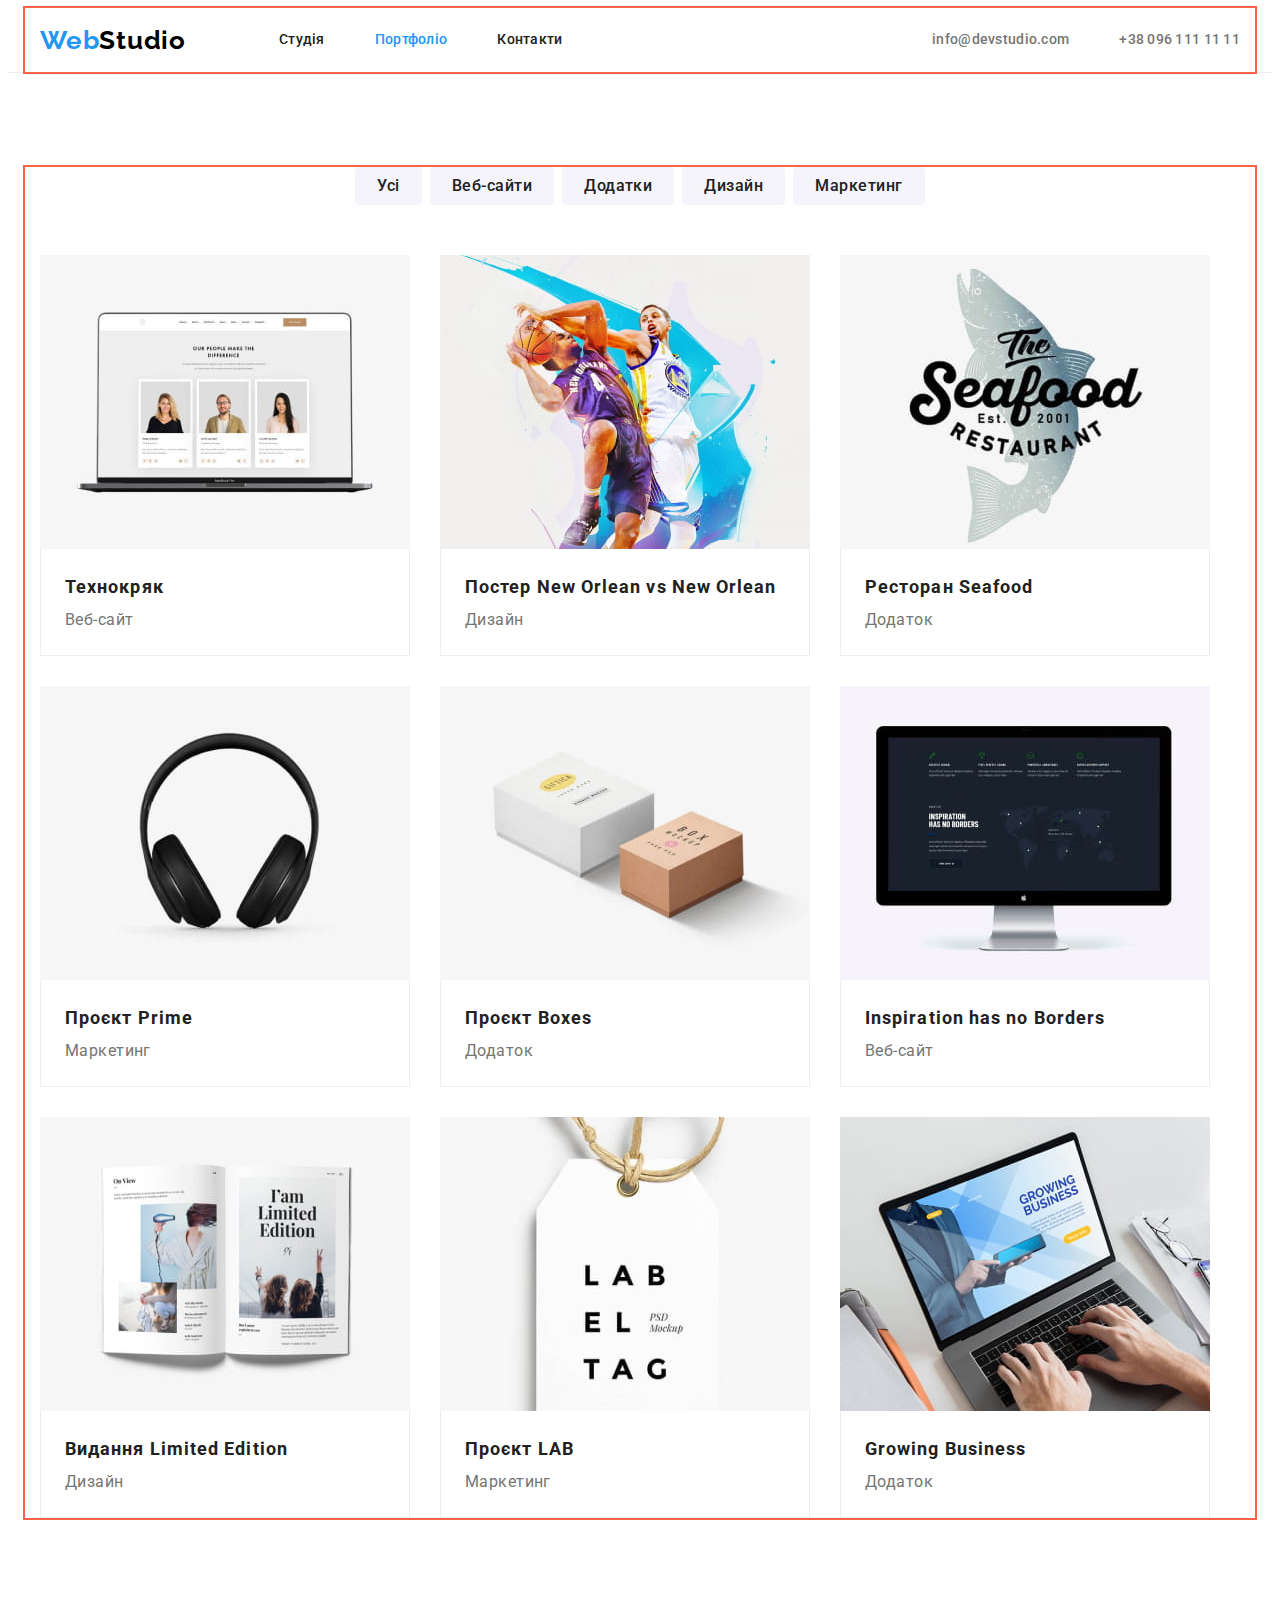
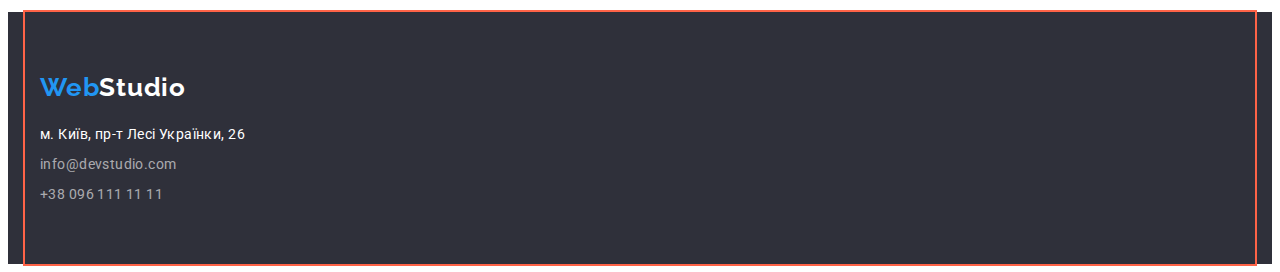
==== commit 9e0f9565: "Исправляет отступы в футере" ====
--- a/portfolio.html
+++ b/portfolio.html
@@ -182,7 +182,6 @@
         </div>
       </section>
     </main>
-
     <footer class="footer">
       <div class="container">
         <a href="./index.html" class="logo">Web<span class="footer-logo-text">Studio</span></a>
--- a/css/styles.css
+++ b/css/styles.css
@@ -38,7 +38,7 @@
   margin-right: auto;
   padding-left: 15px;
   padding-right: 15px;
-  /* outline: 2px solid tomato; */
+  outline: 2px solid tomato;
 }
 
 .section {
@@ -339,7 +339,8 @@
   background-color: var(--bgd-color);
 }
 .footer .container {
-  padding: 60px 0px;
+  padding-top: 60px;
+  padding-bottom: 60px;
 }
 
 .footer .logo {
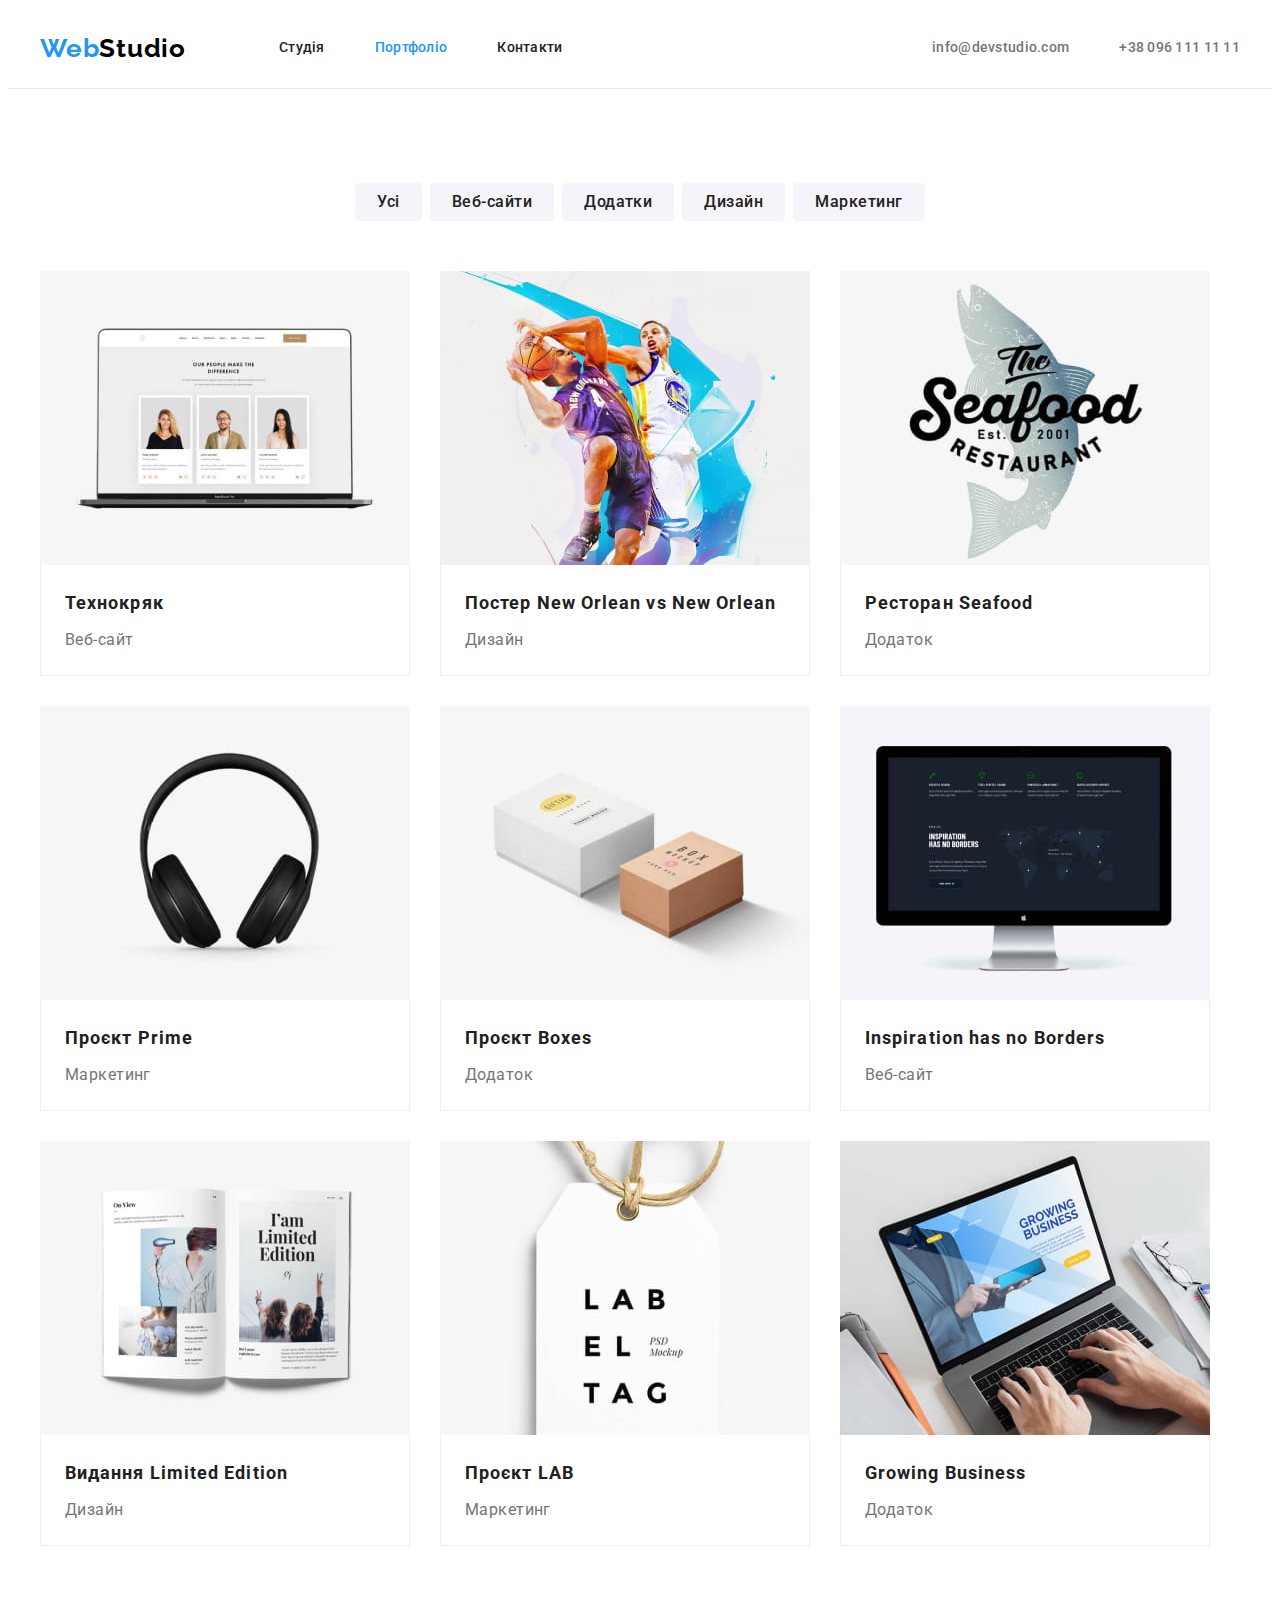
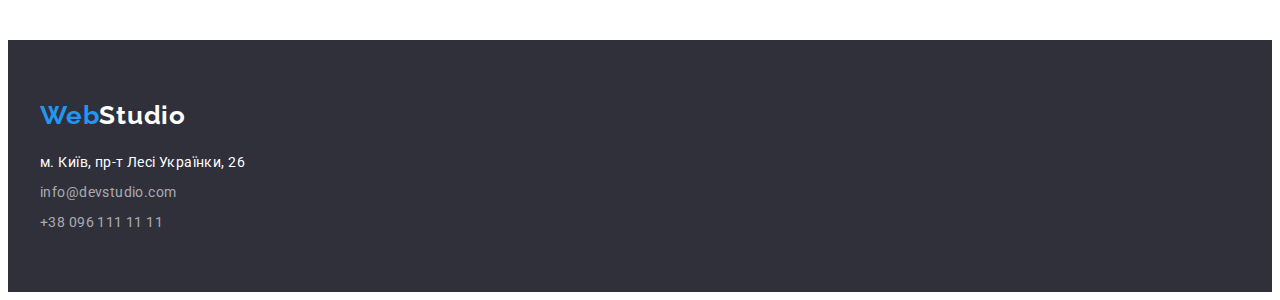
==== commit 7eeb6035: "Фиксит отступы" ====
--- a/portfolio.html
+++ b/portfolio.html
@@ -23,28 +23,28 @@
   <body>
     <header class="header">
       <div class="container">
-        <section class="header-navigation-block">
-          <nav class="header-navigation">
-            <a href="./index.html" class="logo">Web<span class="header-logo-text">Studio</span></a>
-            <ul class="header-navigation-list">
-              <li class="header-navigation-item">
-                <a href="./index.html" class="header-navigation-link">Студія</a>
-              </li>
-              <li class="header-navigation-item">
-                <a href="./portfolio.html" class="header-navigation-link current">Портфоліо</a>
-              </li>
-              <li class="header-navigation-item">
-                <a href="" class="header-navigation-link">Контакти</a>
-              </li>
-            </ul>
-          </nav>
-          <ul class="header-contact-list">
-            <li>
-              <a href="mailto:info@devstudio.com" class="mail-link">info@devstudio.com</a>
-            </li>
-            <li><a href="tel:+380961111111" class="tel-link">+38 096 111 11 11</a></li>
-          </ul>
-        </section>
+        <nav class="header-navigation">
+          <a href="./index.html" class="logo">Web<span class="header-logo-text">Studio</span></a>
+          <ul class="header-navigation-list list">
+            <li class="header-navigation-item">
+              <a href="./index.html" class="header-navigation-link">Студія</a>
+            </li>
+            <li class="header-navigation-item">
+              <a href="./portfolio.html" class="header-navigation-link current">Портфоліо</a>
+            </li>
+            <li class="header-navigation-item">
+              <a href="" class="header-navigation-link">Контакти</a>
+            </li>
+          </ul>
+          <ul class="header-contact-list list">
+            <li class="header-contact-item">
+              <a href="mailto:info@devstudio.com" class="header-contact-link">info@devstudio.com</a>
+            </li>
+            <li class="header-contact-item">
+              <a href="tel:+380961111111" class="header-contact-link">+38 096 111 11 11</a>
+            </li>
+          </ul>
+        </nav>
       </div>
     </header>
     <main>
@@ -69,7 +69,7 @@
             </li>
           </ul>
           <ul class="portfolio-list">
-            <li class="item">
+            <li class="portfolio-list-item">
               <img
                 src="./images/portfolio/tehnocrack.jpg"
                 alt="Веб-сайт компанії Технокряк"
@@ -80,7 +80,7 @@
                 <p class="portfolio-text">Веб-сайт</p>
               </div>
             </li>
-            <li class="item">
+            <li class="portfolio-list-item">
               <img
                 src="./images/portfolio/no_vs_gs_poster.jpg"
                 class="porfolio-image"
@@ -94,7 +94,7 @@
                 <p class="portfolio-text">Дизайн</p>
               </div>
             </li>
-            <li class="item">
+            <li class="portfolio-list-item">
               <img
                 src="./images/portfolio/seafood_poster.jpg"
                 class="porfolio-image"
@@ -106,7 +106,7 @@
                 <p class="portfolio-text">Додаток</p>
               </div>
             </li>
-            <li class="item">
+            <li class="portfolio-list-item">
               <img
                 src="./images/portfolio/headphones.jpg"
                 class="porfolio-image"
@@ -118,7 +118,7 @@
                 <p class="portfolio-text">Маркетинг</p>
               </div>
             </li>
-            <li class="item">
+            <li class="portfolio-list-item">
               <img
                 src="./images/portfolio/boxes.jpg"
                 class="porfolio-image"
@@ -130,7 +130,7 @@
                 <p class="portfolio-text">Додаток</p>
               </div>
             </li>
-            <li class="item">
+            <li class="portfolio-list-item">
               <img
                 src="./images/portfolio/inspiration.jpg"
                 class="porfolio-image"
@@ -142,7 +142,7 @@
                 <p class="portfolio-text">Веб-сайт</p>
               </div>
             </li>
-            <li class="item">
+            <li class="portfolio-list-item">
               <img
                 src="./images/portfolio/limited_edition.jpg"
                 class="porfolio-image"
@@ -154,7 +154,7 @@
                 <p class="portfolio-text">Дизайн</p>
               </div>
             </li>
-            <li class="item">
+            <li class="portfolio-list-item">
               <img
                 src="./images/portfolio/lab_label.jpg"
                 class="porfolio-image"
@@ -166,7 +166,7 @@
                 <p class="portfolio-text">Маркетинг</p>
               </div>
             </li>
-            <li class="item">
+            <li class="portfolio-list-item">
               <img
                 src="./images/portfolio/geowing_business.jpg"
                 class="porfolio-image"
@@ -186,7 +186,7 @@
       <div class="container">
         <a href="./index.html" class="logo">Web<span class="footer-logo-text">Studio</span></a>
         <address class="footer-adress">
-          <ul class="footer-adress-list">
+          <ul class="footer-adress-list list">
             <li class="item">
               <a
                 href="https://goo.gl/maps/KbacDpf7Sf644kYd8"
--- a/css/styles.css
+++ b/css/styles.css
@@ -28,8 +28,9 @@
 }
 
 img {
-  display: block;
-  /* min-width: 100%; */
+  max-width: 100%;
+  height: auto;
+  display: block;
 }
 
 .container {
@@ -38,13 +39,18 @@
   margin-right: auto;
   padding-left: 15px;
   padding-right: 15px;
-  outline: 2px solid tomato;
+  /*   outline: 2px solid tomato; */
 }
 
 .section {
   padding-top: 94px;
   padding-bottom: 94px;
 }
+
+.list {
+  list-style-type: none;
+}
+
 body {
   background-color: var(--white-color);
   color: var(--primary-text-color);
@@ -68,10 +74,10 @@
   display: block;
   margin-left: auto;
   margin-right: auto;
-  /*   min-width: 216px; */
+  min-width: 216px;
   padding: 10px 32px;
   max-height: 50px;
-  border: transparent;
+  border: none;
   border-radius: 4px;
 }
 .button-secondary {
@@ -111,11 +117,6 @@
   align-items: center;
 }
 
-.header-navigation-block {
-  display: flex;
-  align-items: center;
-}
-
 .logo {
   display: block;
   font-family: Raleway, normal;
@@ -131,7 +132,6 @@
   color: var(--black-color);
 }
 .header-navigation-list {
-  list-style-type: none;
   display: flex;
   align-items: center;
   margin-left: 93px;
@@ -148,44 +148,40 @@
   font-size: 14px;
   line-height: 1.14;
   letter-spacing: 0.02em;
-  padding-top: 24px;
-  padding-bottom: 24px;
-  display: block;
-}
-
+  padding-top: 32px;
+  padding-bottom: 32px;
+  display: block;
+}
 .current {
   color: var(--accent-color);
 }
 
 .header-contact-list {
   display: flex;
-  list-style-type: none;
+
   margin-left: auto;
 }
 
-.mail-link,
-.tel-link {
+.header-contact-link {
   text-decoration: none;
   color: var(--primary-text-color);
   font-weight: 500;
   font-size: 14px;
   line-height: 1.14;
   letter-spacing: 0.02em;
-  padding-top: 24px;
-  padding-bottom: 24px;
-  display: block;
-}
-.mail-link,
-.tel-link:not(:last-child) {
+  padding-top: 32px;
+  padding-bottom: 32px;
+  display: block;
+}
+
+.header-contact-item:not(:last-child) {
   margin-right: 50px;
 }
 
 .header-navigation-link:hover,
 .header-navigation-link:focus,
-.mail-link:hover,
-.mail-link:focus,
-.tel-link:hover,
-.tel-link:focus {
+.header-contact-link:hover,
+.header-contact-link:focus {
   color: var(--accent-color);
 }
 
@@ -193,9 +189,9 @@
 .hero {
   background-color: var(--bgd-color);
   text-align: center;
+  padding: 200px 0px;
 }
 .hero .container {
-  padding: 200px 0px;
 }
 
 .hero-title {
@@ -217,11 +213,7 @@
 
 /* ---------------------FEATURES----------------------- */
 
-.feature {
-}
-
 .feature-list {
-  list-style-type: none;
   display: flex;
   flex-wrap: wrap;
 }
@@ -249,6 +241,8 @@
 
 /* ----------------------OUR WORK---------------------------- */
 .work {
+  padding-bottom: 94px;
+  padding-top: 0px;
 }
 
 .work-title {
@@ -262,7 +256,6 @@
 }
 
 .work-list {
-  list-style-type: none;
   display: flex;
   flex-wrap: wrap;
 }
@@ -279,7 +272,6 @@
 
 .our-team {
   background-color: var(--team-bgd-color);
-  display: flex;
   padding: 90px 0px;
 }
 
@@ -295,7 +287,6 @@
 .our-team-list {
   display: flex;
   flex-wrap: wrap;
-  list-style-type: none;
 }
 .card {
   background: var(--white-color);
@@ -335,10 +326,7 @@
 /* ----------------------------------FOOTER----------------------------- */
 
 .footer {
-  display: flex;
   background-color: var(--bgd-color);
-}
-.footer .container {
   padding-top: 60px;
   padding-bottom: 60px;
 }
@@ -349,14 +337,6 @@
 
 .footer-logo-text {
   color: var(--white-color);
-}
-
-.footer-adress {
-}
-
-.footer-adress-list {
-  list-style-type: none;
-  display: inline-block;
 }
 
 .footer-adress-list > .item {
@@ -404,7 +384,6 @@
 }
 
 .filter-list {
-  list-style-type: none;
   display: flex;
   margin-bottom: 50px;
   justify-content: center;
@@ -426,22 +405,21 @@
 }
 
 .portfolio-list {
-  list-style-type: none;
   display: flex;
   flex-wrap: wrap;
 }
 
-.portfolio-list > .item {
+.portfolio-list-item {
   display: inline-block;
   flex-basis: calc(100% / 3-30px);
   max-width: 370px;
   margin-right: 30px;
   margin-bottom: 30px;
 }
-.portfolio-list > .item:nth-child(3n) {
+.portfolio-list-item:nth-child(3n) {
   margin-right: 0;
 }
-.portfolio-list > .item:nth-last-child(-n + 3) {
+.portfolio-list-item:nth-last-child(-n + 3) {
   margin-bottom: 0;
 }
 
@@ -458,6 +436,7 @@
   font-size: 18px;
   line-height: 2;
   letter-spacing: 0.06em;
+  margin-bottom: 4px;
 }
 
 .portfolio-text {
